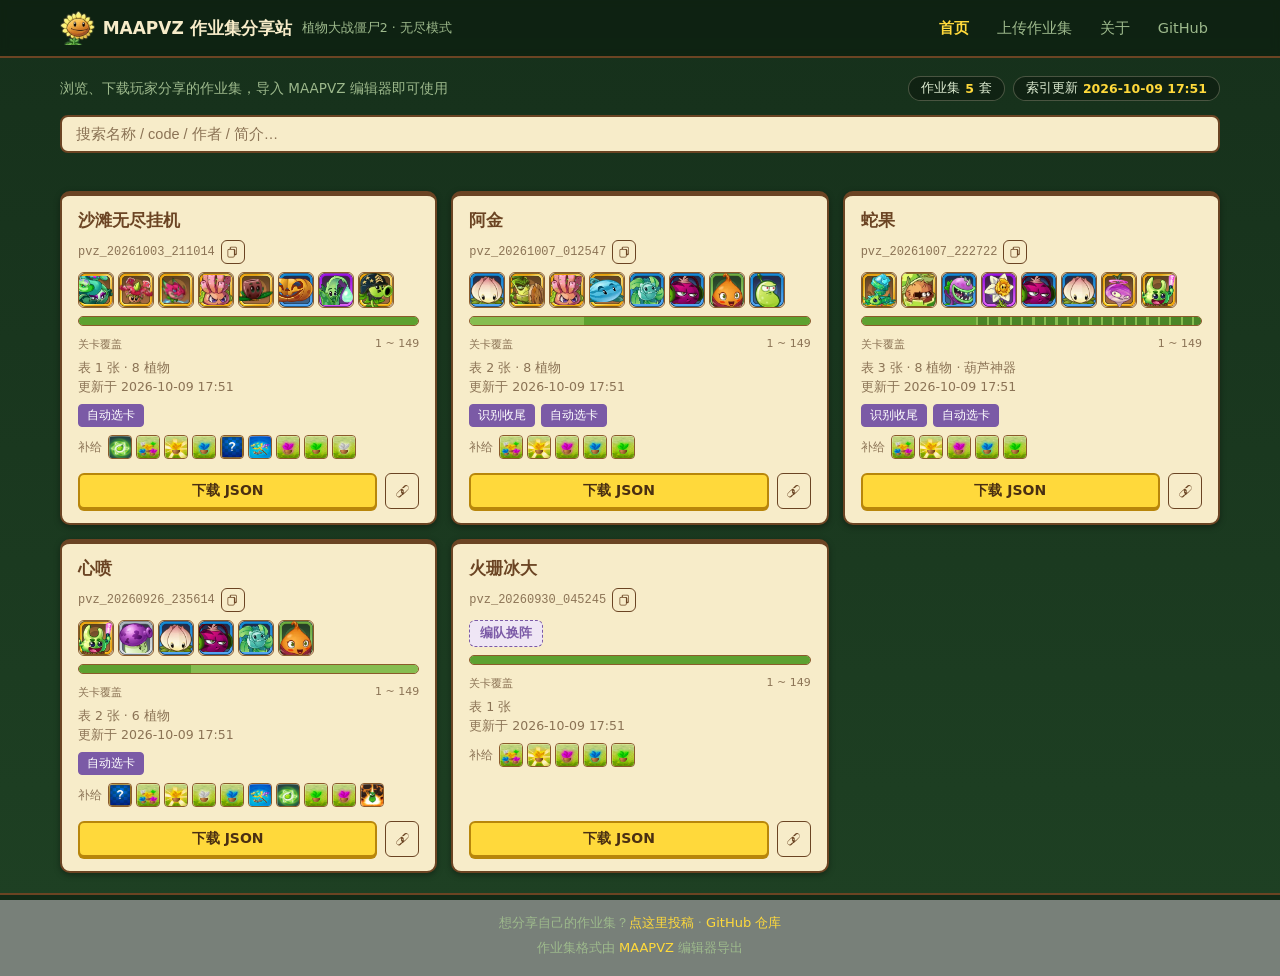
==== index.html @ 03f92ec1 "feat:更新图片资源" ====
<!DOCTYPE html>
<html lang="zh-CN">
<head>
<meta charset="UTF-8">
<meta name="viewport" content="width=device-width, initial-scale=1.0">
<title>MAAPVZ 作业集分享站</title>
<link rel="icon" href="img/plants/sunflower.webp">
<link rel="stylesheet" href="style.css">
</head>
<body>

<header class="topbar">
  <div class="topbar-inner">
    <a class="brand" href="index.html">
      <img src="img/plants/sunflower.webp" alt="向日葵"
           onerror="this.hidden=true;document.getElementById('title-emoji').hidden=false">
      <span id="title-emoji" hidden>🌻</span>
      MAAPVZ 作业集分享站
      <small>植物大战僵尸2 · 无尽模式</small>
    </a>
    <nav>
      <a class="nav-link active" href="index.html">首页</a>
      <a class="nav-link" href="submit.html">上传作业集</a>
      <a class="nav-link" href="about.html">关于</a>
      <a class="nav-link external" href="https://github.com/daoyanxiaoz/maapvz-remote-assignment-set-integration" target="_blank" rel="noopener">GitHub</a>
    </nav>
  </div>
</header>

<div class="subbar">
  <div class="subbar-inner">
    <span class="desc">浏览、下载玩家分享的作业集，导入 MAAPVZ 编辑器即可使用</span>
    <div class="stats">
      <span class="badge">作业集 <b id="stat-count">-</b> 套</span>
      <span class="badge">索引更新 <b id="stat-updated">-</b></span>
    </div>
    <div class="search-box">
      <input id="search" type="search" placeholder="搜索名称 / code / 作者 / 简介…" autocomplete="off">
    </div>
  </div>
</div>

<main>
  <div id="state-loading" class="state">加载中…</div>
  <div id="state-error" class="state error" hidden>
    作业集清单加载失败 😢<br><br>
    <small id="error-detail"></small>
  </div>
  <div id="state-empty" class="state" hidden>没有匹配的作业集，换个关键词试试？</div>
  <div id="grid" class="grid"></div>
</main>

<footer>
  <div>
    想分享自己的作业集？<a href="submit.html">点这里投稿</a>
    ·
    <a href="https://github.com/daoyanxiaoz/maapvz-remote-assignment-set-integration" target="_blank" rel="noopener">GitHub 仓库</a>
  </div>
  <div>作业集格式由 <a href="https://github.com/daoyanxiaoz/MAAPVZ" target="_blank" rel="noopener">MAAPVZ</a> 编辑器导出</div>
</footer>

<div id="toast"></div>

<script>
(function () {
  "use strict";
  var grid = document.getElementById("grid");
  var elLoading = document.getElementById("state-loading");
  var elError = document.getElementById("state-error");
  var elEmpty = document.getElementById("state-empty");
  var elSearch = document.getElementById("search");
  var elToast = document.getElementById("toast");
  var jobs = [];
  var PLANT_EN = {};    // 植物中文名 → 英文文件名
  var PLANT_RARE = {};  // 植物中文名 → 稀有度 0~4（card_bg 底图）
  var toastTimer = null;

  // 世界 → 卡片顶部色带（worlds 空 → 不画）
  var WORLD_BAND = [
    ["埃及", "#d4a017"], ["海盗", "#2e86c1"], ["西部", "#b9770e"], ["未来", "#7b5aa6"],
    ["功夫", "#c0392b"], ["黑暗", "#5d4a8a"], ["沙滩", "#e67e22"], ["冰河", "#5dade2"],
    ["天空", "#7c95e8"], ["失落", "#b7950b"], ["摇滚", "#af4c8f"], ["恐龙", "#1e8449"],
    ["摩登", "#707b7c"], ["蒸汽", "#9c640c"], ["复兴", "#8e44ad"], ["平安", "#cd6155"],
    ["童话", "#ec87b8"], ["亚特兰蒂斯", "#148f77"], ["月球", "#2e4053"]
  ];

  function worldBand(worlds) {
    if (Array.isArray(worlds)) {
      for (var i = 0; i < worlds.length; i++) {
        var w = String(worlds[i]);
        for (var j = 0; j < WORLD_BAND.length; j++) {
          if (w.indexOf(WORLD_BAND[j][0]) !== -1) return WORLD_BAND[j][1];
        }
      }
    }
    return null; // 空/未知 → 不画色带（卡片退回木棕顶边）
  }

  // 覆盖条配色：草坪绿系深浅轮换（按表序）
  var COV_SHADES = ["#5da130", "#86bd50", "#4a8527", "#a5d176", "#3c7023", "#6fb03e"];

  // 内联 SVG 图标（静态字符串，非用户数据）
  var SVG_COPY = '<svg viewBox="0 0 16 16"><path d="M4 2a2 2 0 0 1 2-2h6a2 2 0 0 1 2 2v8a2 2 0 0 1-2 2h-1v1a2 2 0 0 1-2 2H3a2 2 0 0 1-2-2V5a2 2 0 0 1 2-2h1V2zm2 0v1h4a2 2 0 0 1 2 2v5a1 1 0 0 0 1-1V2a1 1 0 0 0-1-1H6a1 1 0 0 0-1 1h1zM3 4a1 1 0 0 0-1 1v8a1 1 0 0 0 1 1h6a1 1 0 0 0 1-1V5a1 1 0 0 0-1-1H3z" transform="translate(1,1) scale(0.875)"/></svg>';
  var SVG_LINK = '<svg viewBox="0 0 16 16"><path d="M6.5 9.5a3 3 0 0 0 4.24 0l3-3a3 3 0 1 0-4.24-4.24l-1.5 1.5a4.98 4.98 0 0 0-1.13 1.13 2.99 2.99 0 0 1 2.63-.62l1.5-1.5a2 2 0 1 1 2.83 2.83l-3 3a2 2 0 0 1-2.83-2.83l1-1a4.98 4.98 0 0 0-1.5 1.1l-1-1z"/><path d="M9.5 6.5a3 3 0 0 0-4.24 0l-3 3a3 3 0 1 0 4.24 4.24l1.5-1.5c.4-.4.8-.75 1.13-1.13a2.99 2.99 0 0 1-2.63.62l-1.5 1.5a2 2 0 1 1-2.83-2.83l3-3a2 2 0 0 1 2.83 2.83l-1 1c.5.4 1 .8 1.5 1.1l1-1z" transform="translate(0.2,0.2) scale(0.95)"/></svg>';

  function showToast(text) {
    elToast.textContent = text;
    elToast.classList.add("show");
    clearTimeout(toastTimer);
    toastTimer = setTimeout(function () { elToast.classList.remove("show"); }, 1800);
  }

  function copyText(text, okMsg) {
    function fallback() {
      var ta = document.createElement("textarea");
      ta.value = text;
      ta.style.position = "fixed";
      ta.style.opacity = "0";
      document.body.appendChild(ta);
      ta.select();
      try { document.execCommand("copy"); showToast(okMsg); }
      catch (e) { showToast("复制失败，请手动复制"); }
      document.body.removeChild(ta);
    }
    if (navigator.clipboard && window.isSecureContext) {
      navigator.clipboard.writeText(text).then(
        function () { showToast(okMsg); },
        function () { fallback(); }
      );
    } else {
      fallback();
    }
  }

  function formatTime(iso) {
    if (!iso) return "未知";
    var d = new Date(iso);
    if (isNaN(d.getTime())) return iso;
    function p(n) { return (n < 10 ? "0" : "") + n; }
    return d.getFullYear() + "-" + p(d.getMonth() + 1) + "-" + p(d.getDate()) +
           " " + p(d.getHours()) + ":" + p(d.getMinutes());
  }

  function el(tag, cls, text) {
    var e = document.createElement(tag);
    if (cls) e.className = cls;
    if (text != null) e.textContent = text; // ★ 用户数据一律走 textContent，防注入
    return e;
  }

  function iconBtn(svg, title, onClick) {
    var b = document.createElement("button");
    b.type = "button";
    b.className = "icon-btn";
    b.title = title;
    b.innerHTML = svg; // 静态 SVG，非用户输入
    b.addEventListener("click", onClick);
    return b;
  }

  function jobUrl(code) {
    return "jobs/" + encodeURIComponent(code) + ".json";
  }

  // 关卡覆盖条：图层规则 = 数组里先出现的表优先；levels 是权威覆盖，
  // 空则退化为 [from, to) 连续区间；to=null → 到 MAX
  function buildCoverageBar(coverage, maxLevel) {
    var frag = document.createDocumentFragment();
    var bar = el("div", "cov-bar");
    frag.appendChild(bar);
    if (!Array.isArray(coverage) || !coverage.length) return frag;
    var max = maxLevel || 149;
    var owner = new Array(max + 1).fill(-1);
    coverage.forEach(function (c, ti) {
      if (Array.isArray(c.levels) && c.levels.length) {
        c.levels.forEach(function (lv) {
          lv = Math.round(Number(lv));
          if (lv >= 1 && lv <= max && owner[lv] === -1) owner[lv] = ti;
        });
      } else if (typeof c.from === "number") {
        var t = (typeof c.to === "number") ? Math.min(c.to - 1, max) : max;
        for (var u = Math.max(1, Math.round(c.from)); u <= t; u++) {
          if (owner[u] === -1) owner[u] = ti;
        }
      }
    });
    var u = 1;
    while (u <= max) {
      var o = owner[u], v = u;
      while (v <= max && owner[v] === o) v++;
      if (o !== -1) {
        var seg = document.createElement("div");
        seg.className = "cov-seg";
        seg.style.left = ((u - 1) / max * 100) + "%";
        seg.style.width = ((v - u) / max * 100) + "%";
        seg.style.background = COV_SHADES[o % COV_SHADES.length];
        var c = coverage[o];
        seg.title = "表" + (o + 1) + "：" + c.from + "~" +
                    (typeof c.to === "number" ? (c.to - 1) : "MAX") + " 关";
        bar.appendChild(seg);
      }
      u = v;
    }
    var label = el("div", "cov-label");
    label.appendChild(el("span", null, "关卡覆盖"));
    label.appendChild(el("span", null, "1 ~ " + max));
    frag.appendChild(label);
    return frag;
  }

  // 植物图标（稀有度底图垫底）；无图 → 文字块
  function plantSlot(name) {
    var slot = el("span", "plant-slot");
    var rare = PLANT_RARE[name];
    if (rare != null) {
      slot.style.backgroundImage = "url(img/card_bg/rare_" + rare + ".webp)";
    }
    var en = PLANT_EN[name];
    if (en) {
      var img = document.createElement("img");
      img.src = "img/plants/" + en + ".webp";
      img.alt = String(name);
      img.title = String(name);
      img.loading = "lazy";
      img.onerror = function () {
        this.remove();
        slot.appendChild(el("span", "plant-fallback", String(name).slice(0, 4)));
      };
      slot.appendChild(img);
    } else {
      slot.appendChild(el("span", "plant-fallback", String(name).slice(0, 4)));
    }
    return slot;
  }

  function buildCard(job) {
    var card = el("div", "card");
    var band = worldBand(job.worlds);
    if (band) card.style.setProperty("--band", band);

    // 名称 = 详情页链接
    var nameDiv = el("div", "name");
    var nameLink = el("a", null, job.name || job.code);
    nameLink.href = "job.html?code=" + encodeURIComponent(job.code);
    nameDiv.appendChild(nameLink);
    card.appendChild(nameDiv);

    // code：名字下方小字 + 复制图标
    var codeRow = el("div", "code-row");
    codeRow.appendChild(el("span", "code-text", job.code));
    codeRow.appendChild(iconBtn(SVG_COPY, "复制 code", function () {
      copyText(job.code, "已复制 code");
    }));
    card.appendChild(codeRow);

    // 世界标签（worlds 空 → 整条不渲染）
    if (Array.isArray(job.worlds) && job.worlds.length) {
      var tags = el("div", "tags");
      job.worlds.forEach(function (w) { tags.appendChild(el("span", "tag", String(w))); });
      card.appendChild(tags);
    }

    // 阵容植物图标条；空阵容 = 编队换阵型作业集
    if (Array.isArray(job.plants) && job.plants.length) {
      var strip = el("div", "plant-strip");
      job.plants.forEach(function (p) { strip.appendChild(plantSlot(p)); });
      card.appendChild(strip);
    } else {
      card.appendChild(el("span", "deck-note", "编队换阵"));
    }

    // 关卡覆盖条
    card.appendChild(buildCoverageBar(job.coverage, job.max_level));

    // 摘要行 + 徽标
    var meta = el("div", "meta");
    var line1 = "表 " + (job.tables != null ? job.tables : "?") + " 张";
    if (job.plants_max) line1 += " · " + job.plants_max + " 植物";
    if (job.artifact) line1 += " · " + job.artifact;
    meta.appendChild(el("span", null, line1));
    var line2parts = [];
    if (job.author) line2parts.push(job.author);
    line2parts.push("更新于 " + formatTime(job.updated));
    meta.appendChild(el("span", null, line2parts.join(" · ")));
    if (job.desc) meta.appendChild(el("span", "desc", job.desc));
    card.appendChild(meta);

    // 特性徽标：收尾方式 / 自动选卡
    var chips = [];
    if (job.end_desc) chips.push(job.end_desc);
    if (job.outer_pick === "auto") chips.push("自动选卡");
    if (chips.length) {
      var chipRow = el("div", "tags");
      chips.forEach(function (c) { chipRow.appendChild(el("span", "tag purple", c)); });
      card.appendChild(chipRow);
    }

    // 补给优先序（图标按顺序排）
    if (Array.isArray(job.supply) && job.supply.length) {
      var row = el("div", "supply-row");
      row.appendChild(el("span", "supply-label", "补给"));
      job.supply.forEach(function (s) {
        var img = document.createElement("img");
        img.src = "img/supply/" + encodeURIComponent(s.id) + ".png";
        img.alt = String(s.name);
        img.title = String(s.name);
        img.loading = "lazy";
        img.onerror = function () { this.remove(); };
        row.appendChild(img);
      });
      card.appendChild(row);
    }

    // 下载（阳光黄）+ 复制链接（图标按钮，放右侧）
    var actions = el("div", "actions");
    var dl = el("a", "btn primary", "下载 JSON");
    dl.href = jobUrl(job.code);
    dl.setAttribute("download", job.code + ".json");
    actions.appendChild(dl);
    actions.appendChild(iconBtn(SVG_LINK, "复制下载链接", function () {
      copyText(new URL(jobUrl(job.code), location.href).href, "链接已复制");
    }));
    card.appendChild(actions);

    return card;
  }

  function render() {
    var q = elSearch.value.trim().toLowerCase();
    var list = jobs.filter(function (j) {
      if (!q) return true;
      var hay = [j.name, j.code, j.author, j.desc].filter(Boolean).join("\n").toLowerCase();
      return hay.indexOf(q) !== -1;
    });
    grid.innerHTML = "";
    list.forEach(function (j) { grid.appendChild(buildCard(j)); });
    elEmpty.hidden = list.length !== 0;
  }

  elSearch.addEventListener("input", render);

  Promise.all([
    fetch("index.json", { cache: "no-store" }),
    fetch("data/plants.json", { cache: "no-store" })
  ])
    .then(function (rs) {
      if (!rs[0].ok) throw new Error("HTTP " + rs[0].status);
      return Promise.all([rs[0].json(), rs[1].ok ? rs[1].json() : []]);
    })
    .then(function (pair) {
      var data = pair[0], plants = pair[1];
      if (Array.isArray(plants)) {
        plants.forEach(function (p) {
          if (p && p.name) {
            if (p.en) PLANT_EN[p.name] = p.en;
            if (p.rare != null) PLANT_RARE[p.name] = p.rare;
          }
        });
      }
      jobs = Array.isArray(data.jobs) ? data.jobs : [];
      document.getElementById("stat-count").textContent =
        data.count != null ? data.count : jobs.length;
      document.getElementById("stat-updated").textContent = formatTime(data.updated);
      elLoading.hidden = true;
      render();
    })
    .catch(function (err) {
      elLoading.hidden = true;
      elError.hidden = false;
      document.getElementById("error-detail").textContent =
        "index.json 读取失败：" + err.message +
        "（本地预览请用 python -m http.server 启动后再访问，file:// 直开无法读取清单）";
    });
})();
</script>
</body>
</html>
---- style.css ----
/* MAAPVZ 作业集分享站 · 全站共享样式
   风格：PVZ 游戏风（种子包卡片 + 夜空草坪背景），规范见交接包 v2 第五节 */

:root {
  /* 色板（PVZ 规范） */
  --lawn: #5da130;        /* 草坪绿：点缀/标签 */
  --lawn-deep: #4a8527;
  --wood: #6b4423;        /* 木棕：标题文字/描边 */
  --wood-light: #8b5a2b;
  --parchment: #f7ecc9;   /* 羊皮纸：卡片底 */
  --parchment-in: #fff8e0;/* 卡片内衬 */
  --sun: #ffd93b;         /* 阳光黄：主按钮 */
  --sun-hover: #ffcf00;
  --zombie: #7b5aa6;      /* 僵尸紫：次要点缀 */
  --danger: #c0392b;
  --ink: #4a3320;         /* 羊皮纸上的正文深棕 */
  --ink-muted: #8b7355;
  --night-1: #16301b;     /* 夜空草坪渐变 */
  --night-2: #1e4023;
  --on-dark: #dcebd0;     /* 深底上的文字 */
  --on-dark-muted: #9db98c;
  --shadow: 0 2px 6px rgba(0, 0, 0, .35);
  --shadow-hover: 0 8px 18px rgba(0, 0, 0, .45);
}

* { box-sizing: border-box; }
html, body { margin: 0; padding: 0; }
body {
  font-family: "Microsoft YaHei", "PingFang SC", "Noto Sans SC", system-ui, sans-serif;
  background: linear-gradient(180deg, var(--night-1), var(--night-2)) fixed;
  color: var(--on-dark);
  min-height: 100vh;
  display: flex;
  flex-direction: column;
}
a { color: var(--sun); text-decoration: none; }
a:hover { text-decoration: underline; }

/* —— 顶栏 + 导航 —— */
.topbar {
  background: rgba(10, 24, 12, .55);
  border-bottom: 2px solid var(--wood);
  backdrop-filter: blur(4px);
  position: sticky; top: 0; z-index: 10;
}
.topbar-inner {
  max-width: 1200px; margin: 0 auto; padding: 0 20px;
  height: 56px; display: flex; align-items: center; gap: 16px;
}
.brand { display: flex; align-items: center; gap: 8px; font-size: 17px; font-weight: 700; color: var(--parchment); }
.brand:hover { text-decoration: none; }
.brand img { height: 34px; width: auto; }
.brand small { font-weight: 400; color: var(--on-dark-muted); font-size: 12.5px; margin-left: 2px; }
.topbar nav { margin-left: auto; display: flex; align-items: center; gap: 4px; }
.nav-link { font-size: 14.5px; color: var(--on-dark-muted); padding: 6px 12px; border-radius: 6px; }
.nav-link:hover { color: var(--sun); text-decoration: none; }
.nav-link.active { color: var(--sun); font-weight: 600; }
.nav-link.external { color: var(--on-dark-muted); }

/* —— 按钮 —— */
.btn {
  display: inline-flex; align-items: center; justify-content: center;
  font-size: 14px; padding: 7px 16px;
  border-radius: 6px; border: 2px solid var(--wood);
  background: transparent; color: var(--wood); cursor: pointer; text-decoration: none;
  transition: background .15s, border-color .15s;
}
.btn:hover { text-decoration: none; border-color: var(--wood-light); color: var(--wood-light); }
.btn.primary {
  background: var(--sun); border-color: #b8860b; color: #4a2f12; font-weight: 700;
  box-shadow: 0 2px 0 #b8860b;
}
.btn.primary:hover { background: var(--sun-hover); color: #4a2f12; }
.btn[disabled] { opacity: .5; cursor: not-allowed; }

.icon-btn {
  display: inline-flex; align-items: center; justify-content: center;
  width: 24px; height: 24px; padding: 0; flex: none;
  background: transparent; border: 1.5px solid var(--wood); border-radius: 6px;
  color: var(--wood); cursor: pointer; transition: color .15s, border-color .15s;
}
.icon-btn:hover { color: var(--lawn-deep); border-color: var(--lawn-deep); }
.icon-btn svg { width: 13px; height: 13px; fill: currentColor; }

/* —— 主区域 —— */
main { flex: 1; max-width: 1200px; width: 100%; margin: 0 auto; padding: 20px; }
.page-narrow { max-width: 760px; }

/* —— 副栏（首页：说明 + 徽章 + 搜索） —— */
.subbar-inner {
  max-width: 1200px; margin: 0 auto; padding: 18px 20px 4px;
  display: flex; align-items: center; gap: 14px; flex-wrap: wrap;
}
.subbar .desc { color: var(--on-dark-muted); font-size: 13.5px; margin-right: auto; }
.stats { display: flex; gap: 8px; flex-wrap: wrap; }
.badge {
  display: inline-flex; align-items: center; gap: 5px;
  font-size: 12.5px; color: var(--on-dark);
  background: rgba(0, 0, 0, .3); border: 1px solid rgba(247, 236, 201, .25);
  border-radius: 999px; padding: 3px 12px;
}
.badge b { color: var(--sun); }
.search-box { flex: 1 1 100%; padding-bottom: 14px; }
.search-box input {
  width: 100%; padding: 9px 14px; font-size: 14.5px;
  background: var(--parchment); color: var(--ink);
  border: 2px solid var(--wood); border-radius: 8px; outline: none;
  transition: border-color .15s, box-shadow .15s;
}
.search-box input:focus { border-color: var(--lawn); box-shadow: 0 0 0 3px rgba(93, 161, 48, .35); }
.search-box input::placeholder { color: var(--ink-muted); }

/* —— 作业集卡片 = 种子包 —— */
.grid {
  display: grid;
  grid-template-columns: repeat(auto-fill, minmax(300px, 1fr));
  gap: 14px;
}
.card {
  background: var(--parchment); color: var(--ink);
  border: 2px solid var(--wood);
  border-top: 5px solid var(--band, var(--wood)); /* 世界色带：worlds 空时退回木棕 */
  border-radius: 10px; padding: 14px 16px; display: flex; flex-direction: column; gap: 8px;
  box-shadow: var(--shadow);
  transition: box-shadow .15s, transform .15s;
}
.card:hover { box-shadow: var(--shadow-hover); transform: translateY(-2px); }
.card .name { font-size: 16.5px; font-weight: 700; color: var(--wood); word-break: break-all; }
.card .name a { color: inherit; }
.card .name a:hover { color: var(--wood-light); }
.card .code-row {
  display: flex; align-items: center; gap: 6px;
  font-family: Consolas, "Courier New", monospace; font-size: 12px; color: var(--ink-muted);
}
.card .code-row .code-text { word-break: break-all; }
.tags { display: flex; flex-wrap: wrap; gap: 6px; }
.tag {
  font-size: 12px; color: var(--lawn-deep); background: #e2efd2;
  border: 1px solid #c2d9a8; border-radius: 4px; padding: 2px 8px;
}
.tag.purple { color: #fff; background: var(--zombie); border-color: var(--zombie); }
.meta { font-size: 12.5px; color: var(--ink-muted); display: flex; flex-direction: column; gap: 2px; }
.meta .desc { color: var(--ink); font-size: 13px; }
.actions { display: flex; gap: 8px; margin-top: auto; padding-top: 6px; }
.actions .btn { flex: 1; }
.actions .icon-btn { width: 34px; height: auto; align-self: stretch; }
.actions .icon-btn svg { width: 15px; height: 15px; }

/* —— 关卡覆盖条（全站最重要的可视化） —— */
.cov-bar {
  position: relative; height: 10px; border-radius: 5px;
  background: #d8c9a3; border: 1px solid var(--wood-light);
  overflow: hidden;
}
.cov-seg { position: absolute; top: 0; bottom: 0; }
.cov-label { font-size: 11px; color: var(--ink-muted); margin-top: 3px; display: flex; justify-content: space-between; }

/* —— 植物图标（稀有度底图垫底） —— */
.plant-strip { display: flex; flex-wrap: wrap; gap: 4px; }
.plant-slot {
  width: 36px; height: 36px; border-radius: 6px; overflow: hidden;
  background: var(--parchment-in) center/cover no-repeat;
  border: 1px solid var(--wood-light);
  display: inline-flex; align-items: center; justify-content: center;
}
.plant-slot img { width: 100%; height: 100%; object-fit: contain; }
.plant-slot .plant-fallback {
  font-size: 10px; color: var(--ink-muted); padding: 2px; text-align: center; line-height: 1.2;
}
.deck-note {
  font-size: 12.5px; color: var(--zombie); font-weight: 600;
  background: #efe6f5; border: 1px dashed var(--zombie); border-radius: 6px; padding: 4px 10px;
  align-self: flex-start;
}

/* —— 补给优先序图标行 —— */
.supply-row { display: flex; flex-wrap: wrap; gap: 4px; align-items: center; }
.supply-row img {
  width: 24px; height: 24px; object-fit: contain;
  background: var(--parchment-in); border: 1px solid var(--wood-light); border-radius: 4px;
}
.supply-row .supply-label { font-size: 11.5px; color: var(--ink-muted); margin-right: 2px; }

/* —— 状态提示 —— */
.state { text-align: center; color: var(--on-dark-muted); padding: 60px 20px; font-size: 15px; }
.state.error { color: #ff9a8a; }

/* —— 表单（上传页） —— */
.form-card {
  background: var(--parchment); color: var(--ink);
  border: 2px solid var(--wood); border-radius: 10px;
  padding: 20px; box-shadow: var(--shadow); margin-bottom: 16px;
}
.form-card h2 { margin: 0 0 4px; font-size: 18px; color: var(--wood); }
.form-card .hint { color: var(--ink-muted); font-size: 13px; margin: 0 0 16px; }
.field { margin-bottom: 14px; }
.field label { display: block; font-size: 13.5px; font-weight: 600; margin-bottom: 5px; color: var(--wood); }
.field label .opt { font-weight: 400; color: var(--ink-muted); font-size: 12.5px; }
.field input[type="text"], .field textarea {
  width: 100%; padding: 9px 12px; font-size: 14px;
  background: var(--parchment-in); color: var(--ink);
  border: 2px solid var(--wood); border-radius: 8px; outline: none;
  font-family: inherit;
  transition: border-color .15s, box-shadow .15s;
}
.field textarea.code-input {
  font-family: Consolas, "Courier New", monospace; font-size: 12.5px;
  min-height: 200px; resize: vertical; white-space: pre;
}
.field input:focus, .field textarea:focus {
  border-color: var(--lawn); box-shadow: 0 0 0 3px rgba(93, 161, 48, .3);
}
.check-result { border-radius: 8px; padding: 12px 14px; font-size: 13.5px; margin-top: 14px; }
.check-result.ok { background: #e8f3d8; border: 2px solid var(--lawn); }
.check-result.fail { background: #fbe3df; border: 2px solid var(--danger); color: var(--danger); }
.check-result ul { margin: 6px 0 0; padding-left: 20px; }
.check-result .summary { margin: 6px 0 0; line-height: 1.8; }
.check-result .summary code {
  font-family: Consolas, "Courier New", monospace; font-size: 12px;
  background: var(--parchment-in); border: 1px solid var(--wood-light); border-radius: 4px; padding: 1px 6px;
}
.step-actions { display: flex; gap: 10px; flex-wrap: wrap; margin-top: 14px; }
.step-note { font-size: 12.5px; color: var(--ink-muted); margin-top: 10px; line-height: 1.7; }

/* —— 详情页 —— */
.job-hero {
  position: relative; overflow: hidden;
  background: var(--parchment); color: var(--ink);
  border: 2px solid var(--wood); border-radius: 10px;
  box-shadow: var(--shadow); padding: 20px; margin-bottom: 16px;
}
.job-hero .world-art {
  position: absolute; right: 8px; bottom: 0; height: 180px; opacity: .92;
  pointer-events: none;
}
.job-hero .hero-body { position: relative; max-width: calc(100% - 150px); }
.job-hero h1 { font-size: 22px; margin: 0 0 8px; color: var(--wood); }
.job-hero .hero-meta { font-size: 13px; color: var(--ink-muted); line-height: 1.9; }
.job-hero .hero-desc { font-size: 14px; margin: 8px 0; }
.job-hero .actions { margin-top: 12px; max-width: 340px; }
.job-hero .actions .btn { flex: 1; }

.table-card {
  background: var(--parchment); color: var(--ink);
  border: 2px solid var(--wood); border-radius: 10px;
  box-shadow: var(--shadow); padding: 16px 18px; margin-bottom: 14px;
}
.table-card h3 { margin: 0 0 4px; font-size: 16px; color: var(--wood); }
.table-card .table-sub { font-size: 12.5px; color: var(--ink-muted); margin-bottom: 12px; }
.table-card .sec-title { font-size: 13px; font-weight: 600; color: var(--lawn-deep); margin: 12px 0 8px; }
.table-card .cov-bar { margin: 4px 0 2px; }

.plant-grid { display: grid; grid-template-columns: repeat(auto-fill, minmax(86px, 1fr)); gap: 10px; }
.plant-cell {
  background: var(--parchment-in); border: 1px solid var(--wood-light); border-radius: 8px;
  padding: 8px 4px 6px; text-align: center; position: relative;
}
.plant-cell .plant-fig {
  width: 52px; height: 52px; margin: 0 auto; border-radius: 6px;
  background: var(--parchment-in) center/cover no-repeat;
  display: flex; align-items: center; justify-content: center;
}
.plant-cell .plant-fig img { width: 100%; height: 100%; object-fit: contain; }
.plant-cell .plant-fallback-lg {
  width: 100%; height: 100%; display: flex; align-items: center; justify-content: center;
  font-size: 11px; color: var(--ink-muted); padding: 4px;
}
.plant-cell .plant-name { font-size: 12px; margin-top: 4px; word-break: break-all; line-height: 1.3; }
.plant-cell .rank-badge {
  position: absolute; right: 3px; bottom: 24px; width: 18px; height: 18px;
}
.plant-cell .costume-badge {
  position: absolute; top: 3px; right: 3px;
  font-size: 10px; line-height: 1; color: #fff; background: var(--zombie);
  border-radius: 4px; padding: 2px 4px;
}

.artifact-row { display: flex; align-items: center; gap: 10px; flex-wrap: wrap; }
.artifact-row img { width: 44px; height: 44px; object-fit: contain; }
.artifact-row .art-name { font-size: 14px; font-weight: 600; color: var(--wood); }
.inherit-note { font-size: 12.5px; color: var(--ink-muted); }
.chain-summary { font-size: 12.5px; color: var(--ink-muted); line-height: 1.8; }
.chain-summary b { color: var(--ink); }

/* —— 页脚 / toast —— */
footer {
  text-align: center; padding: 16px 20px; font-size: 13px; color: var(--on-dark-muted);
  border-top: 2px solid var(--wood); background: rgba(10, 24, 12, .55); line-height: 1.9;
}
#toast {
  position: fixed; left: 50%; bottom: 32px; transform: translateX(-50%) translateY(20px);
  background: var(--sun); color: #4a2f12; font-size: 14px; font-weight: 600;
  padding: 10px 20px; border-radius: 8px; opacity: 0; pointer-events: none;
  box-shadow: var(--shadow-hover);
  transition: opacity .2s, transform .2s;
  z-index: 99;
}
#toast.show { opacity: 1; transform: translateX(-50%) translateY(0); }

@media (max-width: 640px) {
  .brand small { display: none; }
  .topbar-inner { height: 52px; gap: 8px; }
  .nav-link { padding: 6px 8px; font-size: 13.5px; }
  .grid { grid-template-columns: 1fr; }
  .job-hero .world-art { height: 120px; opacity: .5; }
  .job-hero .hero-body { max-width: 100%; }
}
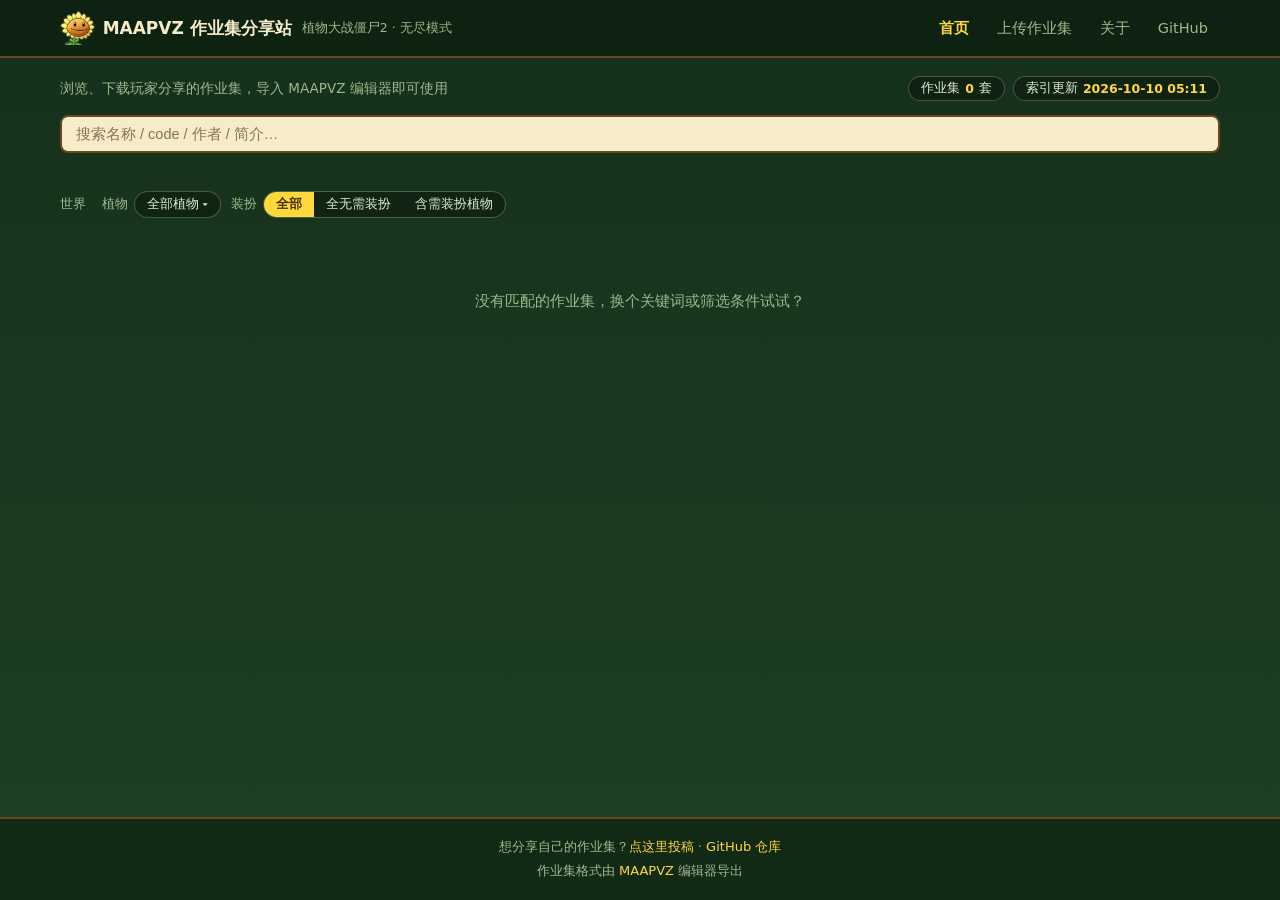
==== commit 8570b505: "perf:投稿优化" ====
--- a/index.html
+++ b/index.html
@@ -41,12 +41,37 @@
 </div>
 
 <main>
+  <div class="filter-bar" id="filter-bar" hidden>
+    <div class="filter-group" id="f-worlds" hidden>
+      <span class="filter-label">世界</span>
+      <span id="world-chips"></span>
+    </div>
+    <div class="filter-group">
+      <span class="filter-label">植物</span>
+      <div class="picker" id="plant-picker">
+        <button class="picker-toggle" id="plant-toggle" type="button">全部植物 ▾</button>
+        <div class="picker-panel" id="plant-panel" hidden>
+          <input id="plant-search" type="search" placeholder="搜索植物名…" autocomplete="off">
+          <div class="picker-list" id="plant-list"></div>
+        </div>
+      </div>
+    </div>
+    <div class="filter-group">
+      <span class="filter-label">装扮</span>
+      <div class="tri" id="costume-tri">
+        <button type="button" data-v="all" class="on">全部</button>
+        <button type="button" data-v="none">全无需装扮</button>
+        <button type="button" data-v="required">含需装扮植物</button>
+      </div>
+    </div>
+  </div>
+
   <div id="state-loading" class="state">加载中…</div>
   <div id="state-error" class="state error" hidden>
     作业集清单加载失败 😢<br><br>
     <small id="error-detail"></small>
   </div>
-  <div id="state-empty" class="state" hidden>没有匹配的作业集，换个关键词试试？</div>
+  <div id="state-empty" class="state" hidden>没有匹配的作业集，换个关键词或筛选条件试试？</div>
   <div id="grid" class="grid"></div>
 </main>
 
@@ -75,6 +100,11 @@
   var PLANT_RARE = {};  // 植物中文名 → 稀有度 0~4（card_bg 底图）
   var toastTimer = null;
 
+  // 筛选状态
+  var fWorlds = {};     // 选中的世界
+  var fPlants = {};     // 选中的植物
+  var fCostume = "all"; // all | none | required
+
   // 世界 → 卡片顶部色带（worlds 空 → 不画）
   var WORLD_BAND = [
     ["埃及", "#d4a017"], ["海盗", "#2e86c1"], ["西部", "#b9770e"], ["未来", "#7b5aa6"],
@@ -93,7 +123,7 @@
         }
       }
     }
-    return null; // 空/未知 → 不画色带（卡片退回木棕顶边）
+    return null;
   }
 
   // 覆盖条配色：草坪绿系深浅轮换（按表序）
@@ -233,6 +263,7 @@
     return slot;
   }
 
+  // —— 卡片三要素：基础信息 + 覆盖预览条 + 阵容植物图标排 ——
   function buildCard(job) {
     var card = el("div", "card");
     var band = worldBand(job.worlds);
@@ -260,7 +291,10 @@
       card.appendChild(tags);
     }
 
-    // 阵容植物图标条；空阵容 = 编队换阵型作业集
+    // 关卡覆盖预览条
+    card.appendChild(buildCoverageBar(job.coverage, job.max_level));
+
+    // 阵容植物图标排（全量去重；空 = 编队换阵型）
     if (Array.isArray(job.plants) && job.plants.length) {
       var strip = el("div", "plant-strip");
       job.plants.forEach(function (p) { strip.appendChild(plantSlot(p)); });
@@ -269,47 +303,14 @@
       card.appendChild(el("span", "deck-note", "编队换阵"));
     }
 
-    // 关卡覆盖条
-    card.appendChild(buildCoverageBar(job.coverage, job.max_level));
-
-    // 摘要行 + 徽标
+    // 基础信息：作者 · 更新时间
     var meta = el("div", "meta");
-    var line1 = "表 " + (job.tables != null ? job.tables : "?") + " 张";
-    if (job.plants_max) line1 += " · " + job.plants_max + " 植物";
-    if (job.artifact) line1 += " · " + job.artifact;
-    meta.appendChild(el("span", null, line1));
-    var line2parts = [];
-    if (job.author) line2parts.push(job.author);
-    line2parts.push("更新于 " + formatTime(job.updated));
-    meta.appendChild(el("span", null, line2parts.join(" · ")));
+    var parts = [];
+    if (job.author) parts.push(job.author);
+    parts.push("更新于 " + formatTime(job.updated));
+    meta.appendChild(el("span", null, parts.join(" · ")));
     if (job.desc) meta.appendChild(el("span", "desc", job.desc));
     card.appendChild(meta);
-
-    // 特性徽标：收尾方式 / 自动选卡
-    var chips = [];
-    if (job.end_desc) chips.push(job.end_desc);
-    if (job.outer_pick === "auto") chips.push("自动选卡");
-    if (chips.length) {
-      var chipRow = el("div", "tags");
-      chips.forEach(function (c) { chipRow.appendChild(el("span", "tag purple", c)); });
-      card.appendChild(chipRow);
-    }
-
-    // 补给优先序（图标按顺序排）
-    if (Array.isArray(job.supply) && job.supply.length) {
-      var row = el("div", "supply-row");
-      row.appendChild(el("span", "supply-label", "补给"));
-      job.supply.forEach(function (s) {
-        var img = document.createElement("img");
-        img.src = "img/supply/" + encodeURIComponent(s.id) + ".png";
-        img.alt = String(s.name);
-        img.title = String(s.name);
-        img.loading = "lazy";
-        img.onerror = function () { this.remove(); };
-        row.appendChild(img);
-      });
-      card.appendChild(row);
-    }
 
     // 下载（阳光黄）+ 复制链接（图标按钮，放右侧）
     var actions = el("div", "actions");
@@ -325,9 +326,30 @@
     return card;
   }
 
+  // —— 三维筛选 ——
+  function passFilters(j) {
+    // 世界：选了才过滤；作业集 worlds 空则不命中任何世界筛选
+    var ws = Object.keys(fWorlds);
+    if (ws.length) {
+      var jw = Array.isArray(j.worlds) ? j.worlds : [];
+      if (!ws.some(function (w) { return jw.indexOf(w) !== -1; })) return false;
+    }
+    // 植物：选中的每棵都要在作业集全量植物里
+    var ps = Object.keys(fPlants);
+    if (ps.length) {
+      var jp = Array.isArray(j.plants) ? j.plants : [];
+      if (!ps.every(function (p) { return jp.indexOf(p) !== -1; })) return false;
+    }
+    // 装扮：三态
+    if (fCostume === "none" && j.costume !== "none") return false;
+    if (fCostume === "required" && j.costume !== "required") return false;
+    return true;
+  }
+
   function render() {
     var q = elSearch.value.trim().toLowerCase();
     var list = jobs.filter(function (j) {
+      if (!passFilters(j)) return false;
       if (!q) return true;
       var hay = [j.name, j.code, j.author, j.desc].filter(Boolean).join("\n").toLowerCase();
       return hay.indexOf(q) !== -1;
@@ -335,6 +357,96 @@
     grid.innerHTML = "";
     list.forEach(function (j) { grid.appendChild(buildCard(j)); });
     elEmpty.hidden = list.length !== 0;
+  }
+
+  function setupFilters() {
+    // 世界 chips：全集为空 → 整组隐藏
+    var worldSet = [];
+    jobs.forEach(function (j) {
+      (Array.isArray(j.worlds) ? j.worlds : []).forEach(function (w) {
+        if (worldSet.indexOf(w) === -1) worldSet.push(w);
+      });
+    });
+    if (worldSet.length) {
+      var box = document.getElementById("f-worlds");
+      var chips = document.getElementById("world-chips");
+      worldSet.forEach(function (w) {
+        var c = el("button", "f-chip", w);
+        c.type = "button";
+        c.addEventListener("click", function () {
+          if (fWorlds[w]) { delete fWorlds[w]; c.classList.remove("on"); }
+          else { fWorlds[w] = 1; c.classList.add("on"); }
+          render();
+        });
+        chips.appendChild(c);
+      });
+      box.hidden = false;
+    }
+
+    // 植物多选（可搜索）
+    var plantSet = [];
+    jobs.forEach(function (j) {
+      (Array.isArray(j.plants) ? j.plants : []).forEach(function (p) {
+        if (plantSet.indexOf(p) === -1) plantSet.push(p);
+      });
+    });
+    plantSet.sort();
+    var toggle = document.getElementById("plant-toggle");
+    var panel = document.getElementById("plant-panel");
+    var plist = document.getElementById("plant-list");
+    var psearch = document.getElementById("plant-search");
+
+    function refreshToggle() {
+      var n = Object.keys(fPlants).length;
+      toggle.textContent = n ? ("已选 " + n + " 种植物 ▾") : "全部植物 ▾";
+    }
+    function renderList() {
+      var q = psearch.value.trim();
+      plist.innerHTML = "";
+      plantSet.forEach(function (p) {
+        if (q && p.indexOf(q) === -1) return;
+        var item = el("div", "picker-item" + (fPlants[p] ? " on" : ""));
+        var en = PLANT_EN[p];
+        if (en) {
+          var img = document.createElement("img");
+          img.src = "img/plants/" + en + ".webp";
+          img.alt = "";
+          img.loading = "lazy";
+          img.onerror = function () { this.remove(); };
+          item.appendChild(img);
+        }
+        item.appendChild(el("span", null, p));
+        item.addEventListener("click", function () {
+          if (fPlants[p]) delete fPlants[p]; else fPlants[p] = 1;
+          item.classList.toggle("on");
+          refreshToggle();
+          render();
+        });
+        plist.appendChild(item);
+      });
+    }
+    toggle.addEventListener("click", function () {
+      panel.hidden = !panel.hidden;
+      if (!panel.hidden) { renderList(); psearch.focus(); }
+    });
+    psearch.addEventListener("input", renderList);
+    document.addEventListener("click", function (ev) {
+      var picker = document.getElementById("plant-picker");
+      if (!picker.contains(ev.target)) panel.hidden = true;
+    });
+
+    // 装扮三态
+    var tri = document.getElementById("costume-tri");
+    tri.addEventListener("click", function (ev) {
+      var b = ev.target.closest("button");
+      if (!b) return;
+      fCostume = b.getAttribute("data-v");
+      tri.querySelectorAll("button").forEach(function (x) { x.classList.remove("on"); });
+      b.classList.add("on");
+      render();
+    });
+
+    document.getElementById("filter-bar").hidden = false;
   }
 
   elSearch.addEventListener("input", render);
@@ -362,6 +474,7 @@
         data.count != null ? data.count : jobs.length;
       document.getElementById("stat-updated").textContent = formatTime(data.updated);
       elLoading.hidden = true;
+      if (jobs.length) setupFilters();
       render();
     })
     .catch(function (err) {
--- a/style.css
+++ b/style.css
@@ -271,9 +271,155 @@
 }
 .plant-cell .costume-badge {
   position: absolute; top: 3px; right: 3px;
-  font-size: 10px; line-height: 1; color: #fff; background: var(--zombie);
+  font-size: 10px; line-height: 1; color: #4a2f12; background: var(--sun); font-weight: 700;
   border-radius: 4px; padding: 2px 4px;
 }
+
+/* —— 主页三维筛选栏 —— */
+.filter-bar { display: flex; flex-wrap: wrap; gap: 10px; margin-bottom: 14px; align-items: center; }
+.filter-group { display: flex; align-items: center; gap: 6px; flex-wrap: wrap; }
+.filter-label { font-size: 12.5px; color: var(--on-dark-muted); }
+.f-chip {
+  font-size: 12.5px; padding: 3px 10px; border-radius: 999px; cursor: pointer;
+  background: rgba(0, 0, 0, .3); color: var(--on-dark);
+  border: 1px solid rgba(247, 236, 201, .25);
+}
+.f-chip:hover { border-color: var(--sun); }
+.f-chip.on { background: var(--lawn); border-color: var(--lawn); color: #fff; }
+.tri { display: flex; border: 1px solid rgba(247, 236, 201, .25); border-radius: 999px; overflow: hidden; }
+.tri button {
+  background: rgba(0, 0, 0, .3); color: var(--on-dark); border: 0;
+  padding: 4px 12px; font-size: 12.5px; cursor: pointer;
+}
+.tri button.on { background: var(--sun); color: #4a2f12; font-weight: 700; }
+
+/* 植物可搜索多选 */
+.picker { position: relative; }
+.picker-toggle {
+  font-size: 12.5px; padding: 4px 12px; border-radius: 999px; cursor: pointer;
+  background: rgba(0, 0, 0, .3); color: var(--on-dark);
+  border: 1px solid rgba(247, 236, 201, .25);
+}
+.picker-toggle:hover { border-color: var(--sun); }
+.picker-panel {
+  position: absolute; top: calc(100% + 6px); left: 0; z-index: 30; width: 320px;
+  background: var(--parchment); color: var(--ink); border: 2px solid var(--wood);
+  border-radius: 10px; box-shadow: var(--shadow-hover); padding: 10px;
+}
+.picker-panel input {
+  width: 100%; padding: 6px 10px; border: 2px solid var(--wood); border-radius: 6px;
+  background: var(--parchment-in); color: var(--ink); margin-bottom: 8px; outline: none;
+}
+.picker-panel input:focus { border-color: var(--lawn); }
+.picker-list { max-height: 260px; overflow-y: auto; display: grid; grid-template-columns: 1fr 1fr; gap: 2px; }
+.picker-item {
+  display: flex; align-items: center; gap: 6px; font-size: 12.5px;
+  padding: 3px 6px; border-radius: 6px; cursor: pointer;
+}
+.picker-item:hover { background: #efe2bd; }
+.picker-item.on { background: #e2efd2; font-weight: 600; }
+.picker-item img { width: 22px; height: 22px; object-fit: contain; }
+
+/* —— 关卡覆盖画板（详情页，只读） —— */
+.layer-list { display: flex; flex-wrap: wrap; gap: 8px; margin-bottom: 10px; }
+.layer-item {
+  display: inline-flex; align-items: center; gap: 6px; font-size: 12.5px; padding: 4px 10px;
+  border: 1.5px solid var(--wood-light); border-radius: 999px; cursor: pointer;
+  color: var(--ink); background: var(--parchment-in);
+}
+.layer-item.on { border-color: var(--wood); box-shadow: 0 0 0 2px rgba(93, 161, 48, .45); }
+.layer-dot { width: 10px; height: 10px; border-radius: 3px; }
+.cov-board { display: grid; grid-template-columns: repeat(auto-fill, minmax(34px, 1fr)); gap: 3px; }
+.lz-cell {
+  position: relative; aspect-ratio: 1; border-radius: 4px;
+  background: #efe2bd; border: 1px solid var(--wood-light);
+  font-size: 10px; color: var(--ink-muted);
+  display: flex; align-items: center; justify-content: center;
+  transition: opacity .12s;
+}
+.lz-cell .lz-badge {
+  position: absolute; right: 1px; bottom: 1px; font-size: 8px; line-height: 1;
+  padding: 1px 2px; border-radius: 2px; color: #fff;
+}
+.lz-cell.lz-boss { border: 1.5px solid #d4a017; }
+.lz-cell.lz-uncovered { background: var(--danger); color: #fff; }
+.lz-cell.lz-dim { opacity: .18; }
+.cov-warn { color: var(--danger); font-size: 12.5px; margin-top: 8px; }
+
+/* —— 种植布局画板（详情页，只读） —— */
+.board-tabs { display: flex; gap: 6px; margin-bottom: 10px; }
+.board-tab {
+  font-size: 13px; padding: 4px 14px; border-radius: 999px; border: 1.5px solid var(--wood);
+  background: transparent; color: var(--wood); cursor: pointer;
+}
+.board-tab.on { background: var(--wood); color: var(--parchment); }
+.board-grid { display: grid; grid-template-columns: repeat(9, 1fr); gap: 3px; max-width: 640px; }
+.b-cell {
+  position: relative; aspect-ratio: 1; border-radius: 5px;
+  background: #9ccb6e; border: 1px solid rgba(0, 0, 0, .08); overflow: hidden;
+}
+.b-cell.alt { background: #8abd5f; }
+.b-cell img { width: 100%; height: 100%; object-fit: contain; padding: 2px; }
+.b-cell .b-text {
+  width: 100%; height: 100%; display: flex; align-items: center; justify-content: center;
+  font-size: 11px; color: #3d5a1e; font-weight: 600;
+}
+.b-cell .b-mode {
+  position: absolute; left: 1px; top: 1px; font-size: 9px; line-height: 1;
+  padding: 1px 3px; border-radius: 3px; color: #fff;
+}
+.b-cell .b-mode.once { background: var(--zombie); }
+.b-cell .b-mode.loop { background: var(--lawn-deep); }
+.b-cell .b-seq { position: absolute; right: 2px; bottom: 1px; font-size: 9px; color: rgba(0, 0, 0, .55); font-weight: 700; }
+.b-cell .b-stack {
+  position: absolute; right: 1px; top: 1px; font-size: 9px; line-height: 1;
+  padding: 1px 3px; border-radius: 3px; background: rgba(0, 0, 0, .45); color: #fff;
+}
+
+/* —— 投稿页：拖拽上传 + 装扮标注 —— */
+.dropzone {
+  border: 2px dashed var(--wood-light); border-radius: 10px;
+  background: var(--parchment-in); padding: 34px 16px; text-align: center;
+  cursor: pointer; transition: border-color .15s, background .15s;
+}
+.dropzone:hover, .dropzone.dragover { border-color: var(--lawn); background: #f2ecd4; }
+.dropzone .dz-icon { font-size: 34px; }
+.dropzone .dz-main { font-size: 15px; font-weight: 600; color: var(--wood); margin-top: 8px; }
+.dropzone .dz-sub { font-size: 12.5px; color: var(--ink-muted); margin-top: 4px; }
+.dropzone input[type="file"] { display: none; }
+.file-chip {
+  display: inline-flex; align-items: center; gap: 8px; margin-top: 10px;
+  background: #fff; border: 1.5px solid var(--wood-light); border-radius: 999px;
+  padding: 5px 12px; font-size: 13px; color: var(--ink);
+}
+.file-chip button {
+  border: 0; background: none; color: var(--danger); cursor: pointer;
+  font-size: 14px; line-height: 1; padding: 0 2px;
+}
+
+.costume-head {
+  display: flex; align-items: center; justify-content: space-between;
+  flex-wrap: wrap; gap: 8px; margin-bottom: 8px;
+}
+.costume-progress { font-size: 13px; color: var(--ink-muted); }
+.costume-progress b { color: var(--wood); }
+.costume-progress.done b { color: var(--lawn-deep); }
+.costume-list { display: grid; grid-template-columns: repeat(auto-fill, minmax(240px, 1fr)); gap: 8px; }
+.costume-item {
+  display: flex; align-items: center; gap: 8px;
+  background: var(--parchment-in); border: 1px solid var(--wood-light);
+  border-radius: 8px; padding: 6px 8px;
+}
+.costume-item.unset { border-color: var(--danger); background: #fbeae7; }
+.costume-item img { width: 30px; height: 30px; object-fit: contain; flex-shrink: 0; }
+.costume-item .c-name { flex: 1; font-size: 13px; min-width: 0; overflow: hidden; text-overflow: ellipsis; white-space: nowrap; }
+.costume-item .c-btns { display: flex; border: 1px solid var(--wood-light); border-radius: 999px; overflow: hidden; flex-shrink: 0; }
+.costume-item .c-btns button {
+  border: 0; background: #fff; color: var(--ink-muted); font-size: 12px;
+  padding: 4px 10px; cursor: pointer;
+}
+.costume-item .c-btns button.on-yes { background: var(--sun); color: #4a2f12; font-weight: 700; }
+.costume-item .c-btns button.on-no { background: var(--lawn); color: #fff; font-weight: 700; }
 
 .artifact-row { display: flex; align-items: center; gap: 10px; flex-wrap: wrap; }
 .artifact-row img { width: 44px; height: 44px; object-fit: contain; }
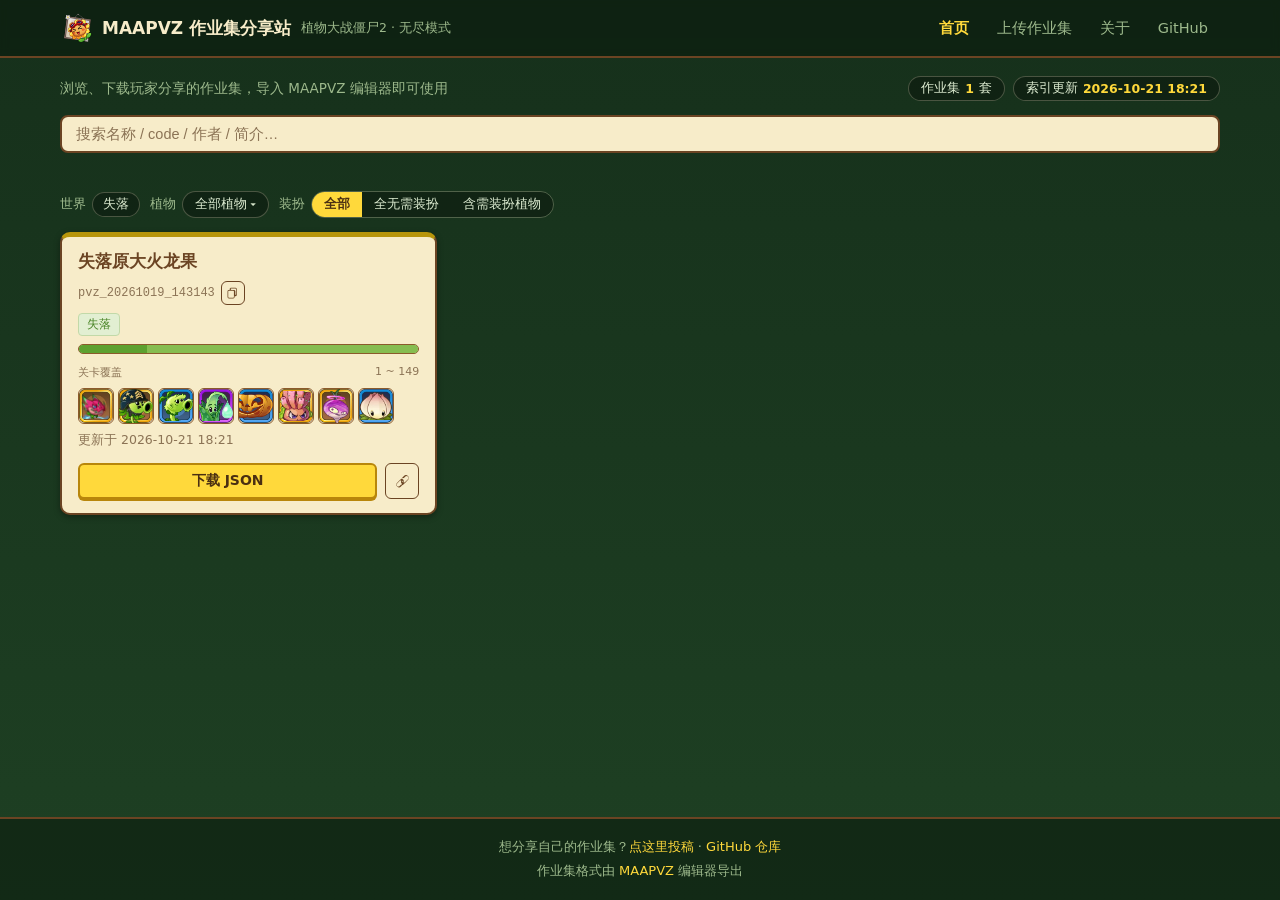
==== commit 71b08369: "feat:更新一个作业集" ====
--- a/index.html
+++ b/index.html
@@ -4,7 +4,7 @@
 <meta charset="UTF-8">
 <meta name="viewport" content="width=device-width, initial-scale=1.0">
 <title>MAAPVZ 作业集分享站</title>
-<link rel="icon" href="img/plants/sunflower.webp">
+<link rel="icon" href="img/logo.png">
 <link rel="stylesheet" href="style.css">
 </head>
 <body>
@@ -12,7 +12,7 @@
 <header class="topbar">
   <div class="topbar-inner">
     <a class="brand" href="index.html">
-      <img src="img/plants/sunflower.webp" alt="向日葵"
+      <img src="img/logo.png" alt="MAAPVZ"
            onerror="this.hidden=true;document.getElementById('title-emoji').hidden=false">
       <span id="title-emoji" hidden>🌻</span>
       MAAPVZ 作业集分享站
--- a/style.css
+++ b/style.css
@@ -274,6 +274,12 @@
   font-size: 10px; line-height: 1; color: #4a2f12; background: var(--sun); font-weight: 700;
   border-radius: 4px; padding: 2px 4px;
 }
+/* 挂件徽标：左上金圈（与编辑器备注弹窗同款语义） */
+.plant-cell .pendant-badge {
+  position: absolute; top: 3px; left: 3px; width: 18px; height: 18px;
+  border-radius: 50%; background: rgba(212, 160, 23, .92); padding: 1.5px;
+  border: 1px solid #a8791a; object-fit: contain;
+}
 
 /* —— 主页三维筛选栏 —— */
 .filter-bar { display: flex; flex-wrap: wrap; gap: 10px; margin-bottom: 14px; align-items: center; }
@@ -375,6 +381,11 @@
   position: absolute; right: 1px; top: 1px; font-size: 9px; line-height: 1;
   padding: 1px 3px; border-radius: 3px; background: rgba(0, 0, 0, .45); color: #fff;
 }
+.b-cell .b-tier { position: absolute; left: 1px; bottom: 1px; width: 13px; height: 13px; }
+.b-cell .b-pendant {
+  position: absolute; left: 15px; bottom: 1px; width: 11px; height: 11px;
+  border-radius: 50%; background: rgba(212, 160, 23, .92); padding: 1px; object-fit: contain;
+}
 
 /* —— 投稿页：拖拽上传 + 装扮标注 —— */
 .dropzone {
@@ -413,6 +424,7 @@
 .costume-item.unset { border-color: var(--danger); background: #fbeae7; }
 .costume-item img { width: 30px; height: 30px; object-fit: contain; flex-shrink: 0; }
 .costume-item .c-name { flex: 1; font-size: 13px; min-width: 0; overflow: hidden; text-overflow: ellipsis; white-space: nowrap; }
+.costume-item .c-note { font-size: 11px; color: var(--zombie); flex-shrink: 0; }
 .costume-item .c-btns { display: flex; border: 1px solid var(--wood-light); border-radius: 999px; overflow: hidden; flex-shrink: 0; }
 .costume-item .c-btns button {
   border: 0; background: #fff; color: var(--ink-muted); font-size: 12px;
@@ -420,6 +432,23 @@
 }
 .costume-item .c-btns button.on-yes { background: var(--sun); color: #4a2f12; font-weight: 700; }
 .costume-item .c-btns button.on-no { background: var(--lawn); color: #fff; font-weight: 700; }
+
+/* 投稿页：适用世界多选 + 神器需求展示 */
+.world-pick { display: flex; flex-wrap: wrap; gap: 6px; }
+.w-chip {
+  font-size: 12.5px; padding: 4px 12px; border-radius: 999px; cursor: pointer;
+  background: #fff; color: var(--ink); border: 1.5px solid var(--wood-light);
+}
+.w-chip:hover { border-color: var(--lawn); }
+.w-chip.on { background: var(--lawn); border-color: var(--lawn); color: #fff; font-weight: 600; }
+.artifact-need { display: flex; flex-wrap: wrap; gap: 10px; margin-top: 8px; }
+.artifact-need .a-item {
+  display: flex; align-items: center; gap: 6px;
+  background: var(--parchment-in); border: 1px solid var(--wood-light);
+  border-radius: 8px; padding: 5px 10px; font-size: 13px;
+}
+.artifact-need .a-item img { width: 26px; height: 26px; object-fit: contain; }
+.artifact-need .a-item .a-where { font-size: 11.5px; color: var(--ink-muted); }
 
 .artifact-row { display: flex; align-items: center; gap: 10px; flex-wrap: wrap; }
 .artifact-row img { width: 44px; height: 44px; object-fit: contain; }
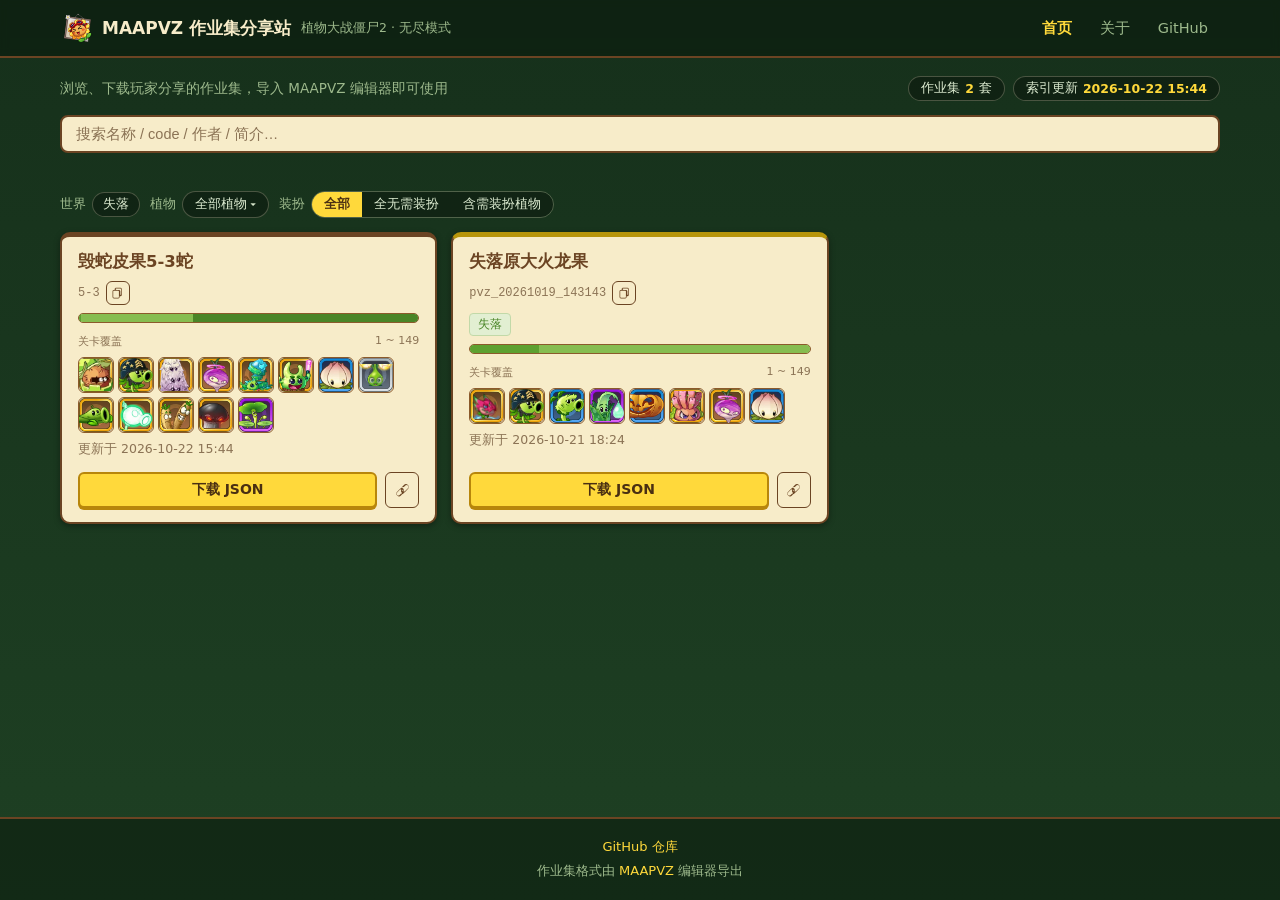
==== commit afd1bf4e: "feat:增加作业集文件" ====
--- a/index.html
+++ b/index.html
@@ -20,7 +20,6 @@
     </a>
     <nav>
       <a class="nav-link active" href="index.html">首页</a>
-      <a class="nav-link" href="submit.html">上传作业集</a>
       <a class="nav-link" href="about.html">关于</a>
       <a class="nav-link external" href="https://github.com/daoyanxiaoz/maapvz-remote-assignment-set-integration" target="_blank" rel="noopener">GitHub</a>
     </nav>
@@ -77,8 +76,6 @@
 
 <footer>
   <div>
-    想分享自己的作业集？<a href="submit.html">点这里投稿</a>
-    ·
     <a href="https://github.com/daoyanxiaoz/maapvz-remote-assignment-set-integration" target="_blank" rel="noopener">GitHub 仓库</a>
   </div>
   <div>作业集格式由 <a href="https://github.com/daoyanxiaoz/MAAPVZ" target="_blank" rel="noopener">MAAPVZ</a> 编辑器导出</div>
--- a/style.css
+++ b/style.css
@@ -352,41 +352,6 @@
 .lz-cell.lz-dim { opacity: .18; }
 .cov-warn { color: var(--danger); font-size: 12.5px; margin-top: 8px; }
 
-/* —— 种植布局画板（详情页，只读） —— */
-.board-tabs { display: flex; gap: 6px; margin-bottom: 10px; }
-.board-tab {
-  font-size: 13px; padding: 4px 14px; border-radius: 999px; border: 1.5px solid var(--wood);
-  background: transparent; color: var(--wood); cursor: pointer;
-}
-.board-tab.on { background: var(--wood); color: var(--parchment); }
-.board-grid { display: grid; grid-template-columns: repeat(9, 1fr); gap: 3px; max-width: 640px; }
-.b-cell {
-  position: relative; aspect-ratio: 1; border-radius: 5px;
-  background: #9ccb6e; border: 1px solid rgba(0, 0, 0, .08); overflow: hidden;
-}
-.b-cell.alt { background: #8abd5f; }
-.b-cell img { width: 100%; height: 100%; object-fit: contain; padding: 2px; }
-.b-cell .b-text {
-  width: 100%; height: 100%; display: flex; align-items: center; justify-content: center;
-  font-size: 11px; color: #3d5a1e; font-weight: 600;
-}
-.b-cell .b-mode {
-  position: absolute; left: 1px; top: 1px; font-size: 9px; line-height: 1;
-  padding: 1px 3px; border-radius: 3px; color: #fff;
-}
-.b-cell .b-mode.once { background: var(--zombie); }
-.b-cell .b-mode.loop { background: var(--lawn-deep); }
-.b-cell .b-seq { position: absolute; right: 2px; bottom: 1px; font-size: 9px; color: rgba(0, 0, 0, .55); font-weight: 700; }
-.b-cell .b-stack {
-  position: absolute; right: 1px; top: 1px; font-size: 9px; line-height: 1;
-  padding: 1px 3px; border-radius: 3px; background: rgba(0, 0, 0, .45); color: #fff;
-}
-.b-cell .b-tier { position: absolute; left: 1px; bottom: 1px; width: 13px; height: 13px; }
-.b-cell .b-pendant {
-  position: absolute; left: 15px; bottom: 1px; width: 11px; height: 11px;
-  border-radius: 50%; background: rgba(212, 160, 23, .92); padding: 1px; object-fit: contain;
-}
-
 /* —— 投稿页：拖拽上传 + 装扮标注 —— */
 .dropzone {
   border: 2px dashed var(--wood-light); border-radius: 10px;
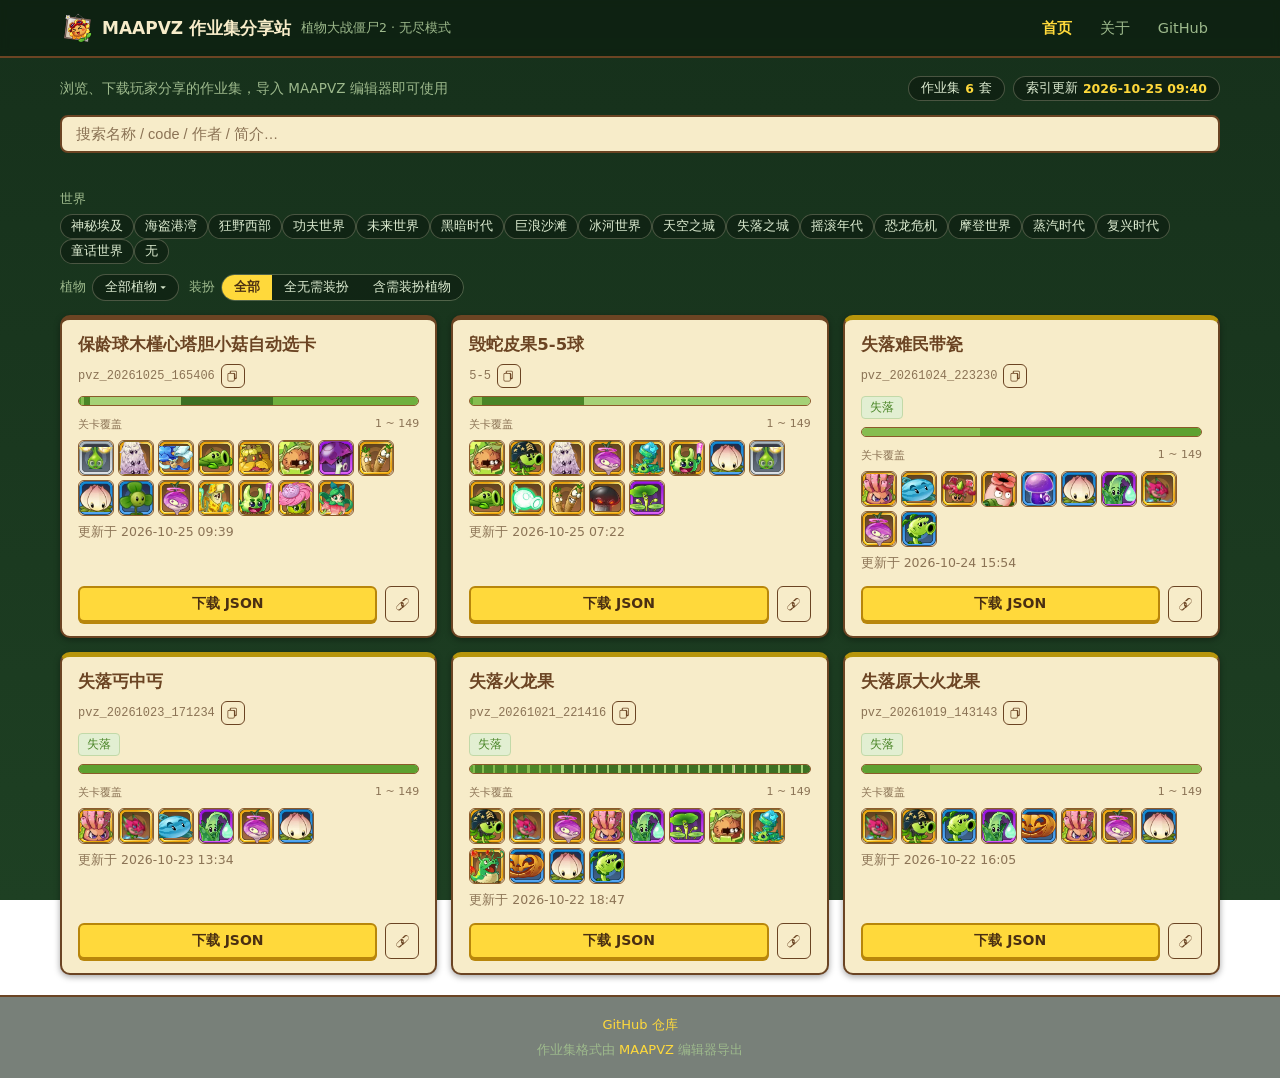
==== commit 97955737: "perf:优化表现形式" ====
--- a/index.html
+++ b/index.html
@@ -325,11 +325,17 @@
 
   // —— 三维筛选 ——
   function passFilters(j) {
-    // 世界：选了才过滤；作业集 worlds 空则不命中任何世界筛选
+    // 世界：选了才过滤；「无」命中 worlds 为空的作业集
     var ws = Object.keys(fWorlds);
     if (ws.length) {
       var jw = Array.isArray(j.worlds) ? j.worlds : [];
-      if (!ws.some(function (w) { return jw.indexOf(w) !== -1; })) return false;
+      var hit = ws.some(function (w) {
+        if (w === "__none__") return jw.length === 0;
+        return jw.some(function (jw1) {
+          return jw1 === w || jw1.indexOf(w) !== -1 || w.indexOf(jw1) !== -1;
+        });
+      });
+      if (!hit) return false;
     }
     // 植物：选中的每棵都要在作业集全量植物里
     var ps = Object.keys(fPlants);
@@ -357,28 +363,25 @@
   }
 
   function setupFilters() {
-    // 世界 chips：全集为空 → 整组隐藏
-    var worldSet = [];
-    jobs.forEach(function (j) {
-      (Array.isArray(j.worlds) ? j.worlds : []).forEach(function (w) {
-        if (worldSet.indexOf(w) === -1) worldSet.push(w);
+    // 世界 chips：固定 16 世界（官方全名）+ 末尾「无」（命中未标世界的作业集），点击多选。
+    // 匹配做包含兼容：作业集存简称「失落」能命中 chip「失落之城」，反之亦然。
+    var WORLDS = ["神秘埃及","海盗港湾","狂野西部","功夫世界","未来世界","黑暗时代",
+                  "巨浪沙滩","冰河世界","天空之城","失落之城","摇滚年代","恐龙危机",
+                  "摩登世界","蒸汽时代","复兴时代","童话世界"];
+    var box = document.getElementById("f-worlds");
+    var chips = document.getElementById("world-chips");
+    WORLDS.concat(["无"]).forEach(function (w) {
+      var key = w === "无" ? "__none__" : w;
+      var c = el("button", "f-chip", w);
+      c.type = "button";
+      c.addEventListener("click", function () {
+        if (fWorlds[key]) { delete fWorlds[key]; c.classList.remove("on"); }
+        else { fWorlds[key] = 1; c.classList.add("on"); }
+        render();
       });
-    });
-    if (worldSet.length) {
-      var box = document.getElementById("f-worlds");
-      var chips = document.getElementById("world-chips");
-      worldSet.forEach(function (w) {
-        var c = el("button", "f-chip", w);
-        c.type = "button";
-        c.addEventListener("click", function () {
-          if (fWorlds[w]) { delete fWorlds[w]; c.classList.remove("on"); }
-          else { fWorlds[w] = 1; c.classList.add("on"); }
-          render();
-        });
-        chips.appendChild(c);
-      });
-      box.hidden = false;
-    }
+      chips.appendChild(c);
+    });
+    box.hidden = false;
 
     // 植物多选（可搜索）
     var plantSet = [];
--- a/style.css
+++ b/style.css
@@ -250,6 +250,17 @@
 .table-card .sec-title { font-size: 13px; font-weight: 600; color: var(--lawn-deep); margin: 12px 0 8px; }
 .table-card .cov-bar { margin: 4px 0 2px; }
 
+/* 总览 */
+.ov-arts { display: flex; flex-wrap: wrap; gap: 10px; }
+
+/* 神器/挂件阶数（预留：作业集带 tier 字段时显示） */
+.art-tier { font-size: 11.5px; color: var(--ink-muted); margin-top: 1px; }
+.pendant-tier {
+  position: absolute; left: 2px; top: 18px; z-index: 2;
+  font-size: 8.5px; line-height: 1; color: #fff; background: var(--zombie);
+  border-radius: 4px; padding: 1px 3px; font-weight: 700;
+}
+
 .plant-grid { display: grid; grid-template-columns: repeat(auto-fill, minmax(86px, 1fr)); gap: 10px; }
 .plant-cell {
   background: var(--parchment-in); border: 1px solid var(--wood-light); border-radius: 8px;
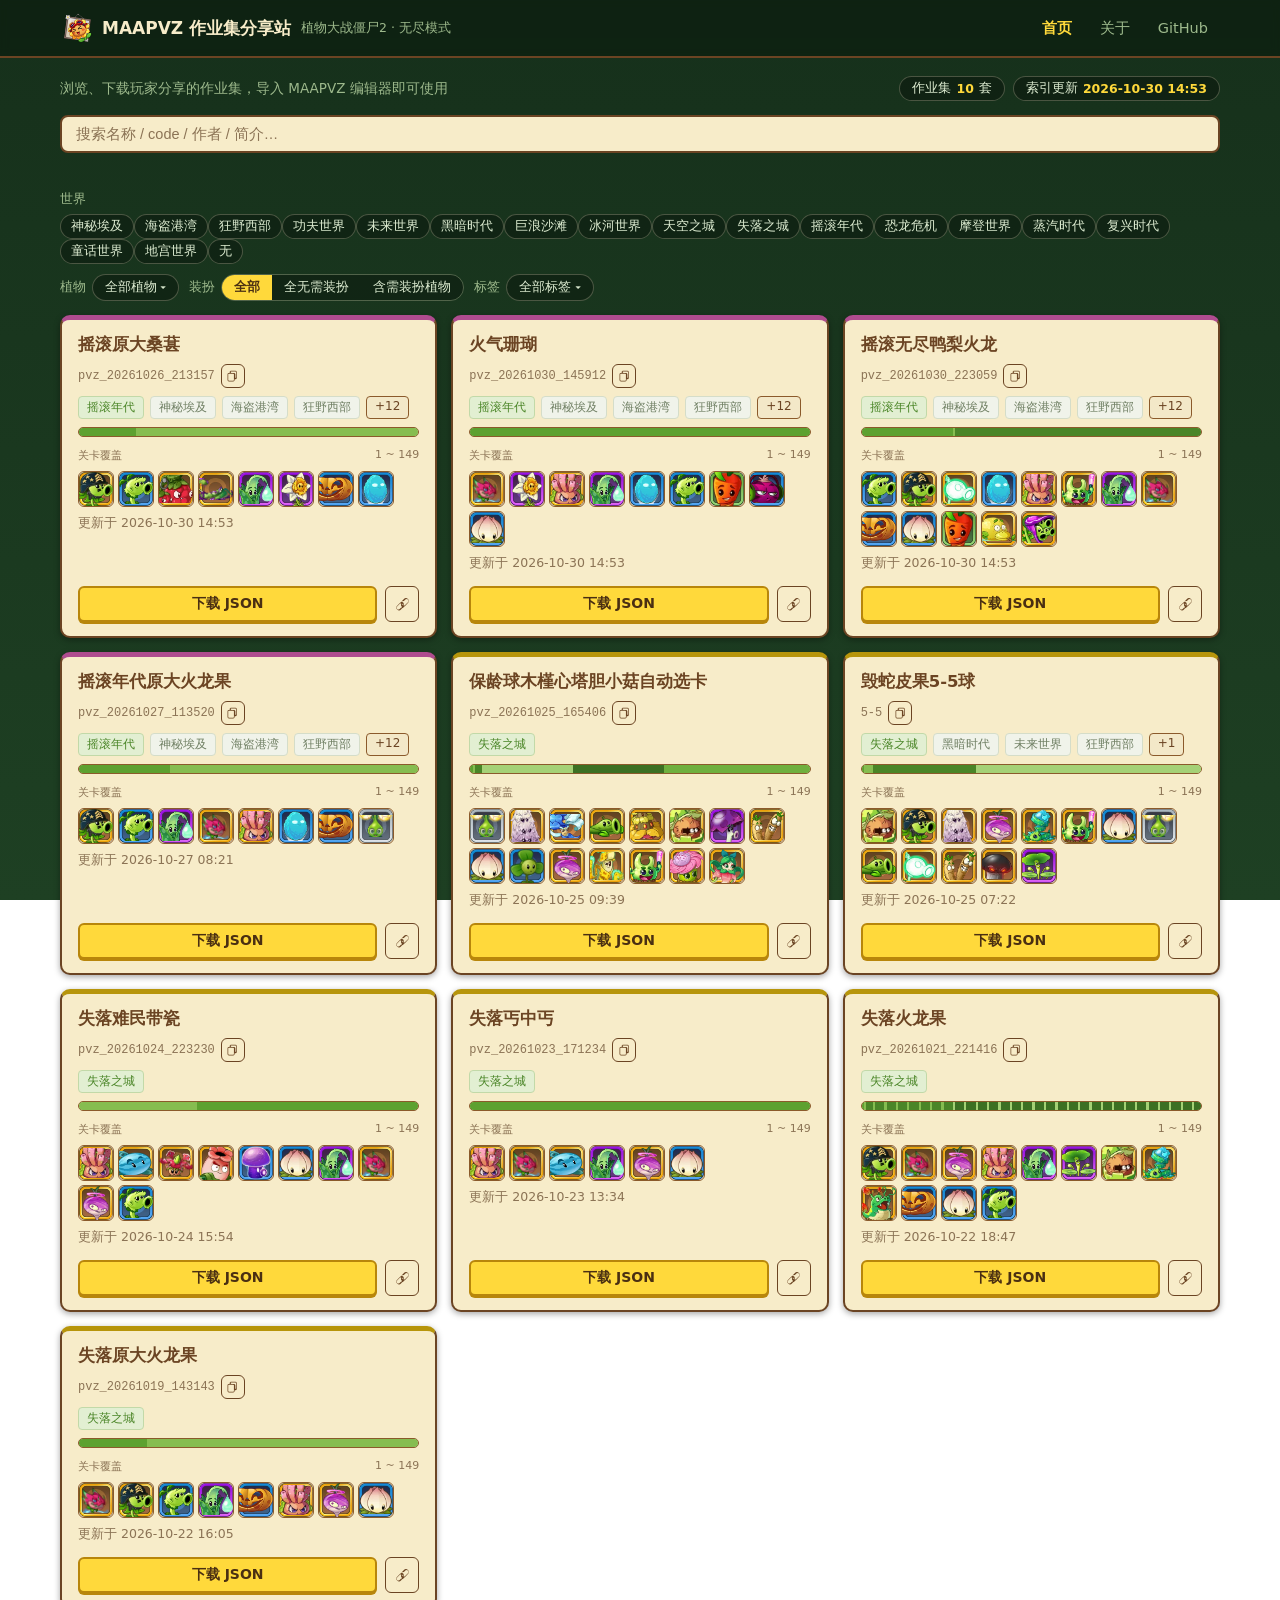
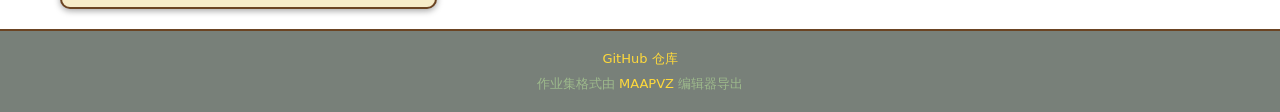
==== commit d4299bd8: "feat:增加若干作业集文件" ====
--- a/index.html
+++ b/index.html
@@ -63,6 +63,15 @@
         <button type="button" data-v="required">含需装扮植物</button>
       </div>
     </div>
+    <div class="filter-group" id="f-tags" hidden>
+      <span class="filter-label">标签</span>
+      <div class="picker" id="tag-picker">
+        <button class="picker-toggle" id="tag-toggle" type="button">全部标签 ▾</button>
+        <div class="picker-panel" id="tag-panel" hidden>
+          <div class="picker-list" id="tag-list"></div>
+        </div>
+      </div>
+    </div>
   </div>
 
   <div id="state-loading" class="state">加载中…</div>
@@ -100,6 +109,7 @@
   // 筛选状态
   var fWorlds = {};     // 选中的世界
   var fPlants = {};     // 选中的植物
+  var fTags = {};       // 选中的标签
   var fCostume = "all"; // all | none | required
 
   // 世界 → 卡片顶部色带（worlds 空 → 不画）
@@ -108,7 +118,7 @@
     ["功夫", "#c0392b"], ["黑暗", "#5d4a8a"], ["沙滩", "#e67e22"], ["冰河", "#5dade2"],
     ["天空", "#7c95e8"], ["失落", "#b7950b"], ["摇滚", "#af4c8f"], ["恐龙", "#1e8449"],
     ["摩登", "#707b7c"], ["蒸汽", "#9c640c"], ["复兴", "#8e44ad"], ["平安", "#cd6155"],
-    ["童话", "#ec87b8"], ["亚特兰蒂斯", "#148f77"], ["月球", "#2e4053"]
+    ["童话", "#ec87b8"], ["亚特兰蒂斯", "#148f77"], ["地宫", "#8c6239"], ["月球", "#2e4053"]
   ];
 
   function worldBand(worlds) {
@@ -281,12 +291,23 @@
     }));
     card.appendChild(codeRow);
 
-    // 世界标签（worlds 空 → 整条不渲染）
+    // 世界标签（主世界正常色、副世界淡化）；标签不铺在卡片上，改用筛选器多选
+    var tagRow = el("div", "tags");
     if (Array.isArray(job.worlds) && job.worlds.length) {
-      var tags = el("div", "tags");
-      job.worlds.forEach(function (w) { tags.appendChild(el("span", "tag", String(w))); });
-      card.appendChild(tags);
-    }
+      var shownW = job.worlds.slice(0, 4);
+      shownW.forEach(function (w) {
+        var isSub = job.world_primary && String(w) !== String(job.world_primary);
+        var wTag = el("span", isSub ? "tag tag-sub" : "tag", String(w));
+        if (isSub) wTag.title = "副世界（这套方案也能用在这些世界）";
+        tagRow.appendChild(wTag);
+      });
+      if (job.worlds.length > shownW.length) {
+        var moreW = el("span", "tag tag-more", "+" + (job.worlds.length - shownW.length));
+        moreW.title = job.worlds.join("、");
+        tagRow.appendChild(moreW);
+      }
+    }
+    if (tagRow.childNodes.length) card.appendChild(tagRow);
 
     // 关卡覆盖预览条
     card.appendChild(buildCoverageBar(job.coverage, job.max_level));
@@ -343,6 +364,12 @@
       var jp = Array.isArray(j.plants) ? j.plants : [];
       if (!ps.every(function (p) { return jp.indexOf(p) !== -1; })) return false;
     }
+    // 标签：选中的标签命中任意一个即可
+    var ts = Object.keys(fTags);
+    if (ts.length) {
+      var jt = Array.isArray(j.tags) ? j.tags : [];
+      if (!ts.some(function (t) { return jt.indexOf(t) !== -1; })) return false;
+    }
     // 装扮：三态
     if (fCostume === "none" && j.costume !== "none") return false;
     if (fCostume === "required" && j.costume !== "required") return false;
@@ -354,7 +381,10 @@
     var list = jobs.filter(function (j) {
       if (!passFilters(j)) return false;
       if (!q) return true;
-      var hay = [j.name, j.code, j.author, j.desc].filter(Boolean).join("\n").toLowerCase();
+      var hay = [j.name, j.code, j.author, j.desc,
+                 (Array.isArray(j.tags) ? j.tags.join(" ") : ""),
+                 (Array.isArray(j.worlds) ? j.worlds.join(" ") : "")]
+        .filter(Boolean).join("\n").toLowerCase();
       return hay.indexOf(q) !== -1;
     });
     grid.innerHTML = "";
@@ -363,11 +393,11 @@
   }
 
   function setupFilters() {
-    // 世界 chips：固定 16 世界（官方全名）+ 末尾「无」（命中未标世界的作业集），点击多选。
+    // 世界 chips：固定 17 世界（官方全名）+ 末尾「无」（命中未标世界的作业集），点击多选。
     // 匹配做包含兼容：作业集存简称「失落」能命中 chip「失落之城」，反之亦然。
     var WORLDS = ["神秘埃及","海盗港湾","狂野西部","功夫世界","未来世界","黑暗时代",
                   "巨浪沙滩","冰河世界","天空之城","失落之城","摇滚年代","恐龙危机",
-                  "摩登世界","蒸汽时代","复兴时代","童话世界"];
+                  "摩登世界","蒸汽时代","复兴时代","童话世界","地宫世界"];
     var box = document.getElementById("f-worlds");
     var chips = document.getElementById("world-chips");
     WORLDS.concat(["无"]).forEach(function (w) {
@@ -382,6 +412,52 @@
       chips.appendChild(c);
     });
     box.hidden = false;
+
+    // 标签多选（下拉，紫色勾选；作业集多了也不会把卡片撑难看）
+    var tagSet = [];
+    jobs.forEach(function (j) {
+      if (!Array.isArray(j.tags)) return;
+      j.tags.forEach(function (t) {
+        if (t && tagSet.indexOf(t) === -1) tagSet.push(String(t));
+      });
+    });
+    if (tagSet.length) {
+      tagSet.sort();
+      var tagBoxFilter = document.getElementById("f-tags");
+      var tagToggle = document.getElementById("tag-toggle");
+      var tagPanel = document.getElementById("tag-panel");
+      var tagList = document.getElementById("tag-list");
+
+      function refreshTagToggle() {
+        var picked = Object.keys(fTags);
+        if (!picked.length) {
+          tagToggle.textContent = "全部标签 ▾";
+        } else if (picked.length <= 2) {
+          tagToggle.textContent = picked.join("、") + " ▾";
+        } else {
+          tagToggle.textContent = "已选 " + picked.length + " 个标签 ▾";
+        }
+      }
+      tagSet.forEach(function (t) {
+        var item = el("div", "picker-item" + (fTags[t] ? " on" : ""));
+        item.appendChild(el("span", null, t));
+        item.addEventListener("click", function () {
+          if (fTags[t]) delete fTags[t]; else fTags[t] = 1;
+          item.classList.toggle("on");
+          refreshTagToggle();
+          render();
+        });
+        tagList.appendChild(item);
+      });
+      tagToggle.addEventListener("click", function () {
+        tagPanel.hidden = !tagPanel.hidden;
+      });
+      document.addEventListener("click", function (ev) {
+        var picker = document.getElementById("tag-picker");
+        if (picker && !picker.contains(ev.target)) tagPanel.hidden = true;
+      });
+      tagBoxFilter.hidden = false;
+    }
 
     // 植物多选（可搜索）
     var plantSet = [];
--- a/style.css
+++ b/style.css
@@ -139,6 +139,9 @@
   border: 1px solid #c2d9a8; border-radius: 4px; padding: 2px 8px;
 }
 .tag.purple { color: #fff; background: var(--zombie); border-color: var(--zombie); }
+.tag.tag-sub { color: #6f7f63; background: #f0f3ea; border-color: #d5ddc9; }
+.tag.tag-more { color: var(--wood); background: #f3e8c8; border-color: var(--wood-light); }
+.tag-more:hover { background: var(--sun); }
 .meta { font-size: 12.5px; color: var(--ink-muted); display: flex; flex-direction: column; gap: 2px; }
 .meta .desc { color: var(--ink); font-size: 13px; }
 .actions { display: flex; gap: 8px; margin-top: auto; padding-top: 6px; }
@@ -302,6 +305,9 @@
   border: 1px solid rgba(247, 236, 201, .25);
 }
 .f-chip:hover { border-color: var(--sun); }
+.f-chip.tag-chip { border-color: var(--zombie); color: var(--zombie); }
+.f-chip.tag-chip:hover { border-color: var(--zombie); background: #efe6f5; }
+.f-chip.tag-chip.on { background: var(--zombie); border-color: var(--zombie); color: #fff; }
 .f-chip.on { background: var(--lawn); border-color: var(--lawn); color: #fff; }
 .tri { display: flex; border: 1px solid rgba(247, 236, 201, .25); border-radius: 999px; overflow: hidden; }
 .tri button {
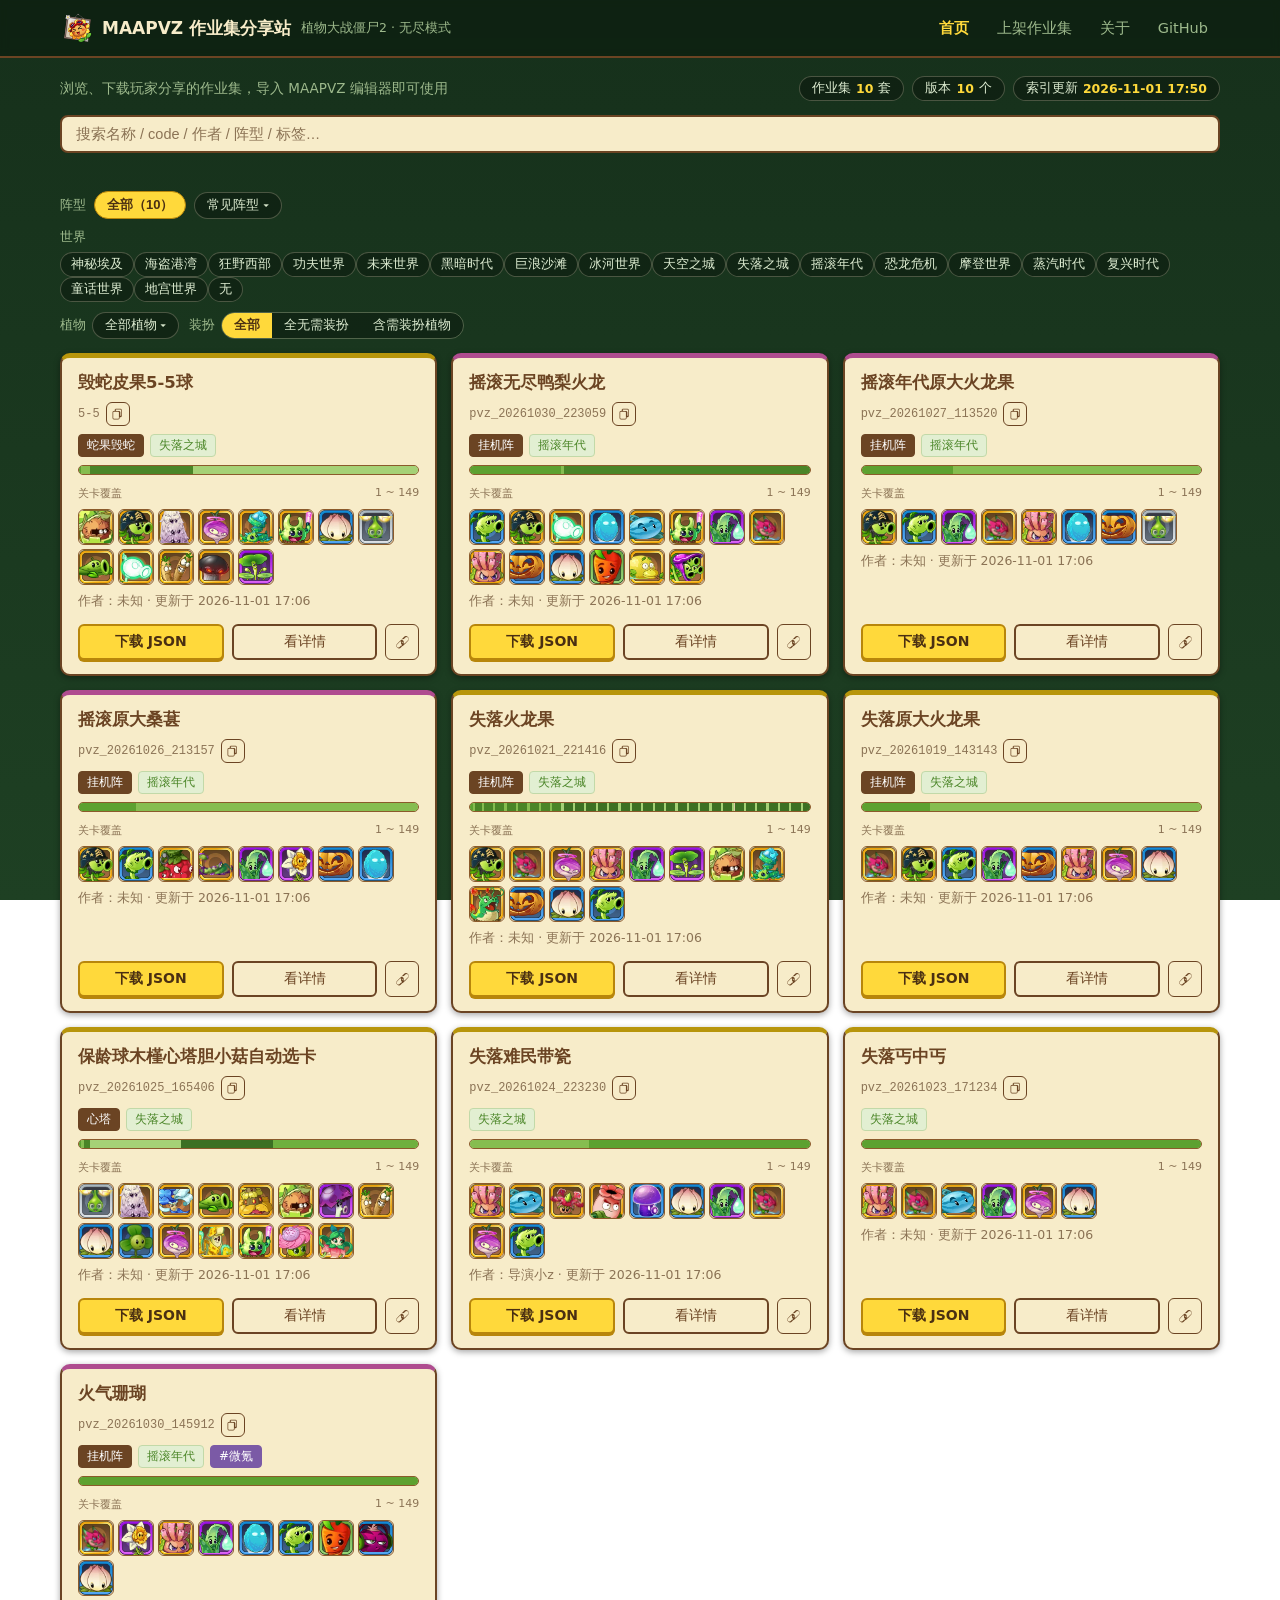
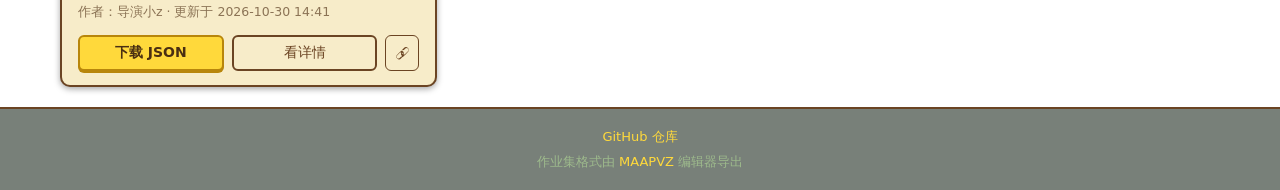
==== commit 2a394f1d: "ref:重构作业集" ====
--- a/index.html
+++ b/index.html
@@ -20,6 +20,7 @@
     </a>
     <nav>
       <a class="nav-link active" href="index.html">首页</a>
+      <a class="nav-link" href="publish.html">上架作业集</a>
       <a class="nav-link" href="about.html">关于</a>
       <a class="nav-link external" href="https://github.com/daoyanxiaoz/maapvz-remote-assignment-set-integration" target="_blank" rel="noopener">GitHub</a>
     </nav>
@@ -31,15 +32,28 @@
     <span class="desc">浏览、下载玩家分享的作业集，导入 MAAPVZ 编辑器即可使用</span>
     <div class="stats">
       <span class="badge">作业集 <b id="stat-count">-</b> 套</span>
+      <span class="badge">版本 <b id="stat-versions">-</b> 个</span>
       <span class="badge">索引更新 <b id="stat-updated">-</b></span>
     </div>
     <div class="search-box">
-      <input id="search" type="search" placeholder="搜索名称 / code / 作者 / 简介…" autocomplete="off">
+      <input id="search" type="search" placeholder="搜索名称 / code / 作者 / 阵型 / 标签…" autocomplete="off">
     </div>
   </div>
 </div>
 
 <main>
+  <div class="group-bar" id="group-bar" hidden>
+    <span class="filter-label">阵型</span>
+    <button class="group-chip on" id="group-all" type="button">全部（0）</button>
+    <div class="picker" id="group-picker">
+      <button class="group-chip picker-toggle" id="group-toggle" type="button">常见阵型 ▾</button>
+      <div class="picker-panel group-panel" id="group-panel" hidden>
+        <div class="picker-list group-list" id="group-list"></div>
+      </div>
+    </div>
+  </div>
+  <div class="group-desc" id="group-desc" hidden></div>
+
   <div class="filter-bar" id="filter-bar" hidden>
     <div class="filter-group" id="f-worlds" hidden>
       <span class="filter-label">世界</span>
@@ -63,15 +77,6 @@
         <button type="button" data-v="required">含需装扮植物</button>
       </div>
     </div>
-    <div class="filter-group" id="f-tags" hidden>
-      <span class="filter-label">标签</span>
-      <div class="picker" id="tag-picker">
-        <button class="picker-toggle" id="tag-toggle" type="button">全部标签 ▾</button>
-        <div class="picker-panel" id="tag-panel" hidden>
-          <div class="picker-list" id="tag-list"></div>
-        </div>
-      </div>
-    </div>
   </div>
 
   <div id="state-loading" class="state">加载中…</div>
@@ -107,10 +112,11 @@
   var toastTimer = null;
 
   // 筛选状态
+  var fGroup = "";      // 选中的总分组（"" = 全部）
   var fWorlds = {};     // 选中的世界
   var fPlants = {};     // 选中的植物
-  var fTags = {};       // 选中的标签
   var fCostume = "all"; // all | none | required
+  var GROUPS = [];      // index.json 里的分组列表
 
   // 世界 → 卡片顶部色带（worlds 空 → 不画）
   var WORLD_BAND = [
@@ -195,8 +201,24 @@
     return b;
   }
 
-  function jobUrl(code) {
-    return "jobs/" + encodeURIComponent(code) + ".json";
+  // 仓库里的中文/空格路径：逐段 encodeURIComponent，保住 "/" 分隔
+  function encPath(p) {
+    return String(p || "").split("/").map(encodeURIComponent).join("/");
+  }
+
+  function detailUrl(job, versionLabel) {
+    var u = "job.html?id=" + encodeURIComponent(job.id);
+    if (versionLabel) u += "&v=" + encodeURIComponent(versionLabel);
+    return u;
+  }
+
+  function latestVersion(job) {
+    return (Array.isArray(job.versions) && job.versions.length) ? job.versions[0] : null;
+  }
+
+  function fileUrl(job) {
+    var v = latestVersion(job);
+    return v ? encPath(v.file) : "";
   }
 
   // 关卡覆盖条：图层规则 = 数组里先出现的表优先；levels 是权威覆盖，
@@ -276,36 +298,55 @@
     var band = worldBand(job.worlds);
     if (band) card.style.setProperty("--band", band);
 
-    // 名称 = 详情页链接
+    // 名称 = 详情页链接（作业集身份是「分组/名称」，不是 code）
     var nameDiv = el("div", "name");
-    var nameLink = el("a", null, job.name || job.code);
-    nameLink.href = "job.html?code=" + encodeURIComponent(job.code);
+    var nameLink = el("a", null, job.name || job.code || job.id);
+    nameLink.href = detailUrl(job);
     nameDiv.appendChild(nameLink);
     card.appendChild(nameDiv);
 
-    // code：名字下方小字 + 复制图标
+    // code：名字下方小字 + 复制图标（最新的那一版）
     var codeRow = el("div", "code-row");
-    codeRow.appendChild(el("span", "code-text", job.code));
-    codeRow.appendChild(iconBtn(SVG_COPY, "复制 code", function () {
-      copyText(job.code, "已复制 code");
-    }));
+    codeRow.appendChild(el("span", "code-text", job.code || "（无 code）"));
+    if (job.code) {
+      codeRow.appendChild(iconBtn(SVG_COPY, "复制 code", function () {
+        copyText(job.code, "已复制 code");
+      }));
+    }
     card.appendChild(codeRow);
 
-    // 世界标签（主世界正常色、副世界淡化）；标签不铺在卡片上，改用筛选器多选
+    // 阵型标签（有阵型才显示）+ 主世界 + 作业集标签（紫色 #标签）
     var tagRow = el("div", "tags");
-    if (Array.isArray(job.worlds) && job.worlds.length) {
-      var shownW = job.worlds.slice(0, 4);
-      shownW.forEach(function (w) {
-        var isSub = job.world_primary && String(w) !== String(job.world_primary);
-        var wTag = el("span", isSub ? "tag tag-sub" : "tag", String(w));
-        if (isSub) wTag.title = "副世界（这套方案也能用在这些世界）";
-        tagRow.appendChild(wTag);
+    var groupLabel = String(job.group_name || job.group || "").trim();
+    if (job.group) {
+      var gTag = el("a", "tag tag-group", groupLabel || job.group);
+      gTag.href = "index.html?group=" + encodeURIComponent(job.group);
+      gTag.title = "只看「" + (groupLabel || job.group) + "」这个阵型的作业集";
+      tagRow.appendChild(gTag);
+    }
+    // 世界只显示主世界：副世界是「这套方案也能用」的兼容信息，详情页里看
+    var primaryWorld = String(job.world_primary ||
+      (Array.isArray(job.worlds) && job.worlds.length ? job.worlds[0] : "") || "").trim();
+    if (primaryWorld && primaryWorld !== groupLabel) {
+      var wTag = el("span", "tag", primaryWorld);
+      if (Array.isArray(job.worlds) && job.worlds.length > 1) {
+        wTag.title = "主世界（另有 " + (job.worlds.length - 1) + " 个副世界，详见详情页）";
+      }
+      tagRow.appendChild(wTag);
+    }
+    if (Array.isArray(job.tags)) {
+      job.tags.forEach(function (t) {
+        var name = String(t == null ? "" : t).trim();
+        if (name) tagRow.appendChild(el("span", "tag purple", "#" + name));
       });
-      if (job.worlds.length > shownW.length) {
-        var moreW = el("span", "tag tag-more", "+" + (job.worlds.length - shownW.length));
-        moreW.title = job.worlds.join("、");
-        tagRow.appendChild(moreW);
-      }
+    }
+    // 版本数徽标：点开详情页看历史版本
+    var vCount = Array.isArray(job.versions) ? job.versions.length : 1;
+    if (vCount > 1) {
+      var vTag = el("a", "tag tag-ver", "v" + vCount);
+      vTag.href = detailUrl(job);
+      vTag.title = "共 " + vCount + " 个版本（点开看历史）";
+      tagRow.appendChild(vTag);
     }
     if (tagRow.childNodes.length) card.appendChild(tagRow);
 
@@ -321,31 +362,46 @@
       card.appendChild(el("span", "deck-note", "编队换阵"));
     }
 
-    // 基础信息：作者 · 更新时间
+    // 基础信息：作者（可多人）· 最新更新时间 · 版本数
     var meta = el("div", "meta");
     var parts = [];
-    if (job.author) parts.push(job.author);
+    var authors = Array.isArray(job.authors) && job.authors.length
+      ? job.authors.map(function (a) { return String(a == null ? "" : a).trim(); }).filter(Boolean)
+      : (job.author ? [String(job.author).trim()] : []);
+    parts.push("作者：" + (authors.length ? authors.join("、") : "未知"));
     parts.push("更新于 " + formatTime(job.updated));
+    if (vCount > 1) parts.push(vCount + " 个版本");
     meta.appendChild(el("span", null, parts.join(" · ")));
     if (job.desc) meta.appendChild(el("span", "desc", job.desc));
     card.appendChild(meta);
 
-    // 下载（阳光黄）+ 复制链接（图标按钮，放右侧）
+    // 下载（最新版本，阳光黄）+ 详情/复制链接
     var actions = el("div", "actions");
-    var dl = el("a", "btn primary", "下载 JSON");
-    dl.href = jobUrl(job.code);
-    dl.setAttribute("download", job.code + ".json");
-    actions.appendChild(dl);
-    actions.appendChild(iconBtn(SVG_LINK, "复制下载链接", function () {
-      copyText(new URL(jobUrl(job.code), location.href).href, "链接已复制");
-    }));
+    var v = latestVersion(job);
+    if (v) {
+      var dl = el("a", "btn primary", "下载 JSON");
+      dl.href = encPath(v.file);
+      dl.setAttribute("download", (String(job.name || job.id).replace(/[\\/:*?"<>|]/g, "") || "作业集") +
+        "_" + (v.date || v.label || "latest") + ".json");
+      actions.appendChild(dl);
+    }
+    var detailBtn = el("a", "btn", "看详情");
+    detailBtn.href = detailUrl(job);
+    actions.appendChild(detailBtn);
+    if (v) {
+      actions.appendChild(iconBtn(SVG_LINK, "复制下载链接", function () {
+        copyText(new URL(encPath(v.file), location.href).href, "链接已复制");
+      }));
+    }
     card.appendChild(actions);
 
     return card;
   }
 
-  // —— 三维筛选 ——
+  // —— 筛选（分组 / 世界 / 植物 / 装扮；标签只展示不过滤） ——
   function passFilters(j) {
+    // 分组：目录名就是分组，单选
+    if (fGroup && String(j.group) !== fGroup) return false;
     // 世界：选了才过滤；「无」命中 worlds 为空的作业集
     var ws = Object.keys(fWorlds);
     if (ws.length) {
@@ -364,12 +420,6 @@
       var jp = Array.isArray(j.plants) ? j.plants : [];
       if (!ps.every(function (p) { return jp.indexOf(p) !== -1; })) return false;
     }
-    // 标签：选中的标签命中任意一个即可
-    var ts = Object.keys(fTags);
-    if (ts.length) {
-      var jt = Array.isArray(j.tags) ? j.tags : [];
-      if (!ts.some(function (t) { return jt.indexOf(t) !== -1; })) return false;
-    }
     // 装扮：三态
     if (fCostume === "none" && j.costume !== "none") return false;
     if (fCostume === "required" && j.costume !== "required") return false;
@@ -381,15 +431,91 @@
     var list = jobs.filter(function (j) {
       if (!passFilters(j)) return false;
       if (!q) return true;
-      var hay = [j.name, j.code, j.author, j.desc,
+      var hay = [j.name, j.code, j.author, j.desc, j.group,
                  (Array.isArray(j.tags) ? j.tags.join(" ") : ""),
-                 (Array.isArray(j.worlds) ? j.worlds.join(" ") : "")]
+                 (Array.isArray(j.worlds) ? j.worlds.join(" ") : ""),
+                 (Array.isArray(j.versions) ? j.versions.map(function (v) {
+                   return (v.author || "") + " " + (v.label || "") + " " + (v.note || "");
+                 }).join(" ") : "")]
         .filter(Boolean).join("\n").toLowerCase();
       return hay.indexOf(q) !== -1;
     });
     grid.innerHTML = "";
     list.forEach(function (j) { grid.appendChild(buildCard(j)); });
     elEmpty.hidden = list.length !== 0;
+  }
+
+  // —— 总分组：目录名即分组；收进「常见阵型」下拉，避免一排 chip 把页面撑臃肿 ——
+  var groupItemEls = {};
+
+  function setGroup(id, push) {
+    fGroup = (id && GROUPS.some(function (g) { return g.id === id; })) ? id : "";
+    var allBtn = document.getElementById("group-all");
+    if (allBtn) allBtn.classList.toggle("on", !fGroup);
+    Object.keys(groupItemEls).forEach(function (k) {
+      groupItemEls[k].classList.toggle("on", k === fGroup);
+    });
+    var g = null;
+    GROUPS.forEach(function (x) { if (x.id === fGroup) g = x; });
+
+    // 下拉按钮显示当前选的阵型，便于一眼看出过滤状态
+    var toggle = document.getElementById("group-toggle");
+    if (toggle) toggle.textContent = (g ? g.name : "常见阵型") + " ▾";
+
+    var desc = document.getElementById("group-desc");
+    if (desc) {
+      if (g) {
+        desc.textContent = g.name + " · " + g.count + " 个作业集 · " + g.version_count + " 个版本" +
+          (g.desc ? "　" + g.desc : "");
+        desc.hidden = false;
+      } else {
+        desc.hidden = true;
+      }
+    }
+    if (push !== false && window.history && window.history.replaceState) {
+      var url = fGroup ? ("index.html?group=" + encodeURIComponent(fGroup)) : "index.html";
+      window.history.replaceState(null, "", url);
+    }
+    render();
+  }
+
+  function setupGroups() {
+    var bar = document.getElementById("group-bar");
+    var list = document.getElementById("group-list");
+    var allBtn = document.getElementById("group-all");
+    var toggle = document.getElementById("group-toggle");
+    var panel = document.getElementById("group-panel");
+    if (!bar || !list || !allBtn || !toggle || !panel) return;
+
+    allBtn.textContent = "全部（" + jobs.length + "）";
+    allBtn.addEventListener("click", function () { setGroup(""); });
+
+    list.innerHTML = "";
+    function addItem(id, label, title) {
+      var item = el("div", "picker-item" + (fGroup === id ? " on" : ""));
+      item.appendChild(el("span", null, label));
+      if (title) item.title = title;
+      item.addEventListener("click", function () {
+        setGroup(id);
+        panel.hidden = true;
+      });
+      groupItemEls[id] = item;
+      list.appendChild(item);
+    }
+    addItem("", "全部作业集（" + jobs.length + "）", "不按阵型过滤");
+    GROUPS.forEach(function (g) {
+      addItem(g.id, g.name + "（" + g.count + "）", g.desc || "");
+    });
+
+    toggle.addEventListener("click", function (ev) {
+      ev.stopPropagation();
+      panel.hidden = !panel.hidden;
+    });
+    document.addEventListener("click", function (ev) {
+      var picker = document.getElementById("group-picker");
+      if (picker && !picker.contains(ev.target)) panel.hidden = true;
+    });
+    bar.hidden = false;
   }
 
   function setupFilters() {
@@ -413,51 +539,7 @@
     });
     box.hidden = false;
 
-    // 标签多选（下拉，紫色勾选；作业集多了也不会把卡片撑难看）
-    var tagSet = [];
-    jobs.forEach(function (j) {
-      if (!Array.isArray(j.tags)) return;
-      j.tags.forEach(function (t) {
-        if (t && tagSet.indexOf(t) === -1) tagSet.push(String(t));
-      });
-    });
-    if (tagSet.length) {
-      tagSet.sort();
-      var tagBoxFilter = document.getElementById("f-tags");
-      var tagToggle = document.getElementById("tag-toggle");
-      var tagPanel = document.getElementById("tag-panel");
-      var tagList = document.getElementById("tag-list");
-
-      function refreshTagToggle() {
-        var picked = Object.keys(fTags);
-        if (!picked.length) {
-          tagToggle.textContent = "全部标签 ▾";
-        } else if (picked.length <= 2) {
-          tagToggle.textContent = picked.join("、") + " ▾";
-        } else {
-          tagToggle.textContent = "已选 " + picked.length + " 个标签 ▾";
-        }
-      }
-      tagSet.forEach(function (t) {
-        var item = el("div", "picker-item" + (fTags[t] ? " on" : ""));
-        item.appendChild(el("span", null, t));
-        item.addEventListener("click", function () {
-          if (fTags[t]) delete fTags[t]; else fTags[t] = 1;
-          item.classList.toggle("on");
-          refreshTagToggle();
-          render();
-        });
-        tagList.appendChild(item);
-      });
-      tagToggle.addEventListener("click", function () {
-        tagPanel.hidden = !tagPanel.hidden;
-      });
-      document.addEventListener("click", function (ev) {
-        var picker = document.getElementById("tag-picker");
-        if (picker && !picker.contains(ev.target)) tagPanel.hidden = true;
-      });
-      tagBoxFilter.hidden = false;
-    }
+    // 标签不再做筛选：作业集自带标签直接以紫色 #标签 铺在卡片上，并参与搜索
 
     // 植物多选（可搜索）
     var plantSet = [];
@@ -546,12 +628,24 @@
         });
       }
       jobs = Array.isArray(data.jobs) ? data.jobs : [];
+      GROUPS = Array.isArray(data.groups) ? data.groups : [];
       document.getElementById("stat-count").textContent =
         data.count != null ? data.count : jobs.length;
+      document.getElementById("stat-versions").textContent =
+        data.version_count != null ? data.version_count : jobs.length;
       document.getElementById("stat-updated").textContent = formatTime(data.updated);
       elLoading.hidden = true;
-      if (jobs.length) setupFilters();
-      render();
+      if (jobs.length) {
+        setupGroups();
+        setupFilters();
+        var want = "";
+        try {
+          want = new URLSearchParams(location.search).get("group") || "";
+        } catch (e) { want = ""; }
+        setGroup(want, false);
+      } else {
+        render();
+      }
     })
     .catch(function (err) {
       elLoading.hidden = true;
--- a/style.css
+++ b/style.css
@@ -295,7 +295,46 @@
   border: 1px solid #a8791a; object-fit: contain;
 }
 
-/* —— 主页三维筛选栏 —— */
+/* —— 主页分组栏（作业集总分组：心塔 / 失落之城 / …） —— */
+.group-bar { display: flex; flex-wrap: wrap; gap: 8px; align-items: center; margin-bottom: 10px; }
+.group-chip {
+  font-size: 13px; padding: 4px 12px; border-radius: 999px; cursor: pointer;
+  background: rgba(0, 0, 0, .3); color: var(--on-dark);
+  border: 1px solid rgba(247, 236, 201, .25);
+}
+.group-chip:hover { border-color: var(--sun); }
+.group-chip.on { background: var(--sun); border-color: #b8860b; color: #4a2f12; font-weight: 700; }
+.group-desc {
+  font-size: 12.5px; color: var(--on-dark-muted); margin: 0 0 12px;
+  border-left: 3px solid var(--sun); padding-left: 8px;
+}
+/* 「常见阵型」下拉：分组多了也不占地方 */
+.group-panel { width: 240px; }
+.group-list { grid-template-columns: 1fr; }
+
+/* —— 卡片上的分组 / 版本角标 —— */
+.tag.tag-group { color: #fff; background: var(--wood); border-color: var(--wood); }
+.tag.tag-group:hover { background: var(--wood-light); text-decoration: none; }
+.tag.tag-ver { color: var(--wood); background: #fff0c0; border-color: var(--wood-light); font-weight: 700; }
+.tag.tag-ver:hover { background: var(--sun); text-decoration: none; }
+
+/* —— 详情页版本历史 —— */
+.ver-list { display: flex; flex-direction: column; gap: 6px; }
+.ver-row {
+  display: flex; align-items: center; gap: 10px; flex-wrap: wrap;
+  padding: 7px 10px; border: 1.5px solid var(--wood-light); border-radius: 8px;
+  background: var(--parchment-in);
+}
+.ver-row.on { border-color: var(--lawn); box-shadow: 0 0 0 2px rgba(93, 161, 48, .25); }
+.ver-date { font-family: Consolas, "Courier New", monospace; font-size: 13px; font-weight: 700; color: var(--wood); }
+.ver-badge { font-size: 11px; padding: 1px 7px; border-radius: 999px; background: var(--sun); color: #4a2f12; font-weight: 700; }
+.ver-badge.cur { background: var(--lawn); color: #fff; }
+.ver-author { font-size: 12.5px; color: var(--ink); }
+.ver-note { font-size: 12.5px; color: var(--ink-muted); flex: 1 1 180px; }
+.ver-actions { display: flex; gap: 6px; margin-left: auto; }
+.ver-actions .btn { font-size: 12.5px; padding: 4px 10px; }
+
+/* —— 主页筛选栏（世界 / 植物 / 装扮） —— */
 .filter-bar { display: flex; flex-wrap: wrap; gap: 10px; margin-bottom: 14px; align-items: center; }
 .filter-group { display: flex; align-items: center; gap: 6px; flex-wrap: wrap; }
 .filter-label { font-size: 12.5px; color: var(--on-dark-muted); }
@@ -305,9 +344,6 @@
   border: 1px solid rgba(247, 236, 201, .25);
 }
 .f-chip:hover { border-color: var(--sun); }
-.f-chip.tag-chip { border-color: var(--zombie); color: var(--zombie); }
-.f-chip.tag-chip:hover { border-color: var(--zombie); background: #efe6f5; }
-.f-chip.tag-chip.on { background: var(--zombie); border-color: var(--zombie); color: #fff; }
 .f-chip.on { background: var(--lawn); border-color: var(--lawn); color: #fff; }
 .tri { display: flex; border: 1px solid rgba(247, 236, 201, .25); border-radius: 999px; overflow: hidden; }
 .tri button {
@@ -454,6 +490,69 @@
 }
 #toast.show { opacity: 1; transform: translateX(-50%) translateY(0); }
 
+/* —— 上架向导（publish.html） —— */
+.drop-zone {
+  border: 2.5px dashed var(--wood-light); border-radius: 12px;
+  background: var(--parchment-in); color: var(--ink);
+  padding: 26px 18px; text-align: center; cursor: pointer;
+  transition: border-color .15s, background .15s;
+}
+.drop-zone:hover, .drop-zone.over { border-color: var(--lawn); background: #f2f8e6; }
+.drop-title { font-size: 15.5px; font-weight: 700; color: var(--wood); margin-bottom: 4px; }
+.drop-sub { font-size: 12.5px; color: var(--ink-muted); margin-bottom: 12px; }
+.drop-actions { display: flex; gap: 8px; justify-content: center; flex-wrap: wrap; }
+.drop-hint { margin-top: 10px; font-size: 12.5px; color: var(--lawn-deep); }
+
+.pub-list { display: flex; flex-direction: column; gap: 12px; }
+.pub-card {
+  border: 2px solid var(--wood-light); border-radius: 10px; background: var(--parchment-in);
+  padding: 12px 14px; display: flex; flex-direction: column; gap: 10px;
+}
+.pub-head { display: flex; align-items: flex-start; gap: 8px; }
+.pub-title { font-size: 15px; font-weight: 700; color: var(--wood); }
+.pub-sub { font-size: 12.5px; color: var(--ink-muted); margin-top: 2px; }
+.pub-remove { margin-left: auto; font-size: 16px; line-height: 1; }
+.pub-mode { display: flex; gap: 8px; flex-wrap: wrap; }
+.pub-mode-btn {
+  font-size: 13px; padding: 6px 14px; border-radius: 8px; cursor: pointer;
+  border: 2px solid var(--wood-light); background: transparent; color: var(--wood);
+}
+.pub-mode-btn:hover { border-color: var(--lawn); color: var(--lawn-deep); }
+.pub-mode-btn.on { background: var(--lawn); border-color: var(--lawn); color: #fff; font-weight: 700; }
+.pub-field { display: flex; align-items: center; gap: 8px; flex-wrap: wrap; }
+.pub-label { font-size: 12.5px; color: var(--ink-muted); min-width: 68px; }
+.pub-input, .pub-select {
+  font-size: 13px; padding: 5px 9px; border: 1.5px solid var(--wood-light); border-radius: 6px;
+  background: var(--parchment); color: var(--ink); outline: none; min-width: 150px;
+}
+.pub-input:focus, .pub-select:focus { border-color: var(--lawn); }
+.pub-input-wide { flex: 1 1 260px; }
+.pub-target {
+  font-family: Consolas, "Courier New", monospace; font-size: 12px; color: var(--ink-muted);
+  background: #f3e8c8; border: 1px dashed var(--wood-light); border-radius: 6px; padding: 5px 8px;
+  word-break: break-all;
+}
+.pub-warn {
+  font-size: 12.5px; color: #8a4b13; background: #fdf0d2;
+  border-left: 3px solid #d4a017; border-radius: 4px; padding: 6px 10px;
+  display: flex; flex-direction: column; gap: 3px;
+}
+.pub-actions { display: flex; gap: 8px; flex-wrap: wrap; margin: 10px 0; }
+.pub-result { display: flex; flex-direction: column; gap: 6px; margin-top: 4px; }
+.pub-ok { font-size: 13.5px; font-weight: 700; color: var(--lawn-deep); }
+.pub-steps { font-size: 13px; color: var(--ink); margin: 8px 0; padding-left: 22px; }
+.pub-steps li { margin: 4px 0; }
+.pub-note { font-size: 12.5px; color: var(--ink-muted); line-height: 1.7; }
+.pub-tree {
+  font-family: Consolas, "Courier New", monospace; font-size: 12.5px; line-height: 1.65;
+  color: var(--wood); background: var(--parchment-in); border: 1.5px solid var(--wood-light);
+  border-radius: 8px; padding: 12px 14px; overflow-x: auto; margin: 0 0 10px;
+}
+.table-card code, .pub-note code, .pub-steps code {
+  font-family: Consolas, "Courier New", monospace; font-size: 12.5px;
+  background: #efe2bd; border-radius: 4px; padding: 1px 5px; color: var(--wood);
+}
+
 @media (max-width: 640px) {
   .brand small { display: none; }
   .topbar-inner { height: 52px; gap: 8px; }
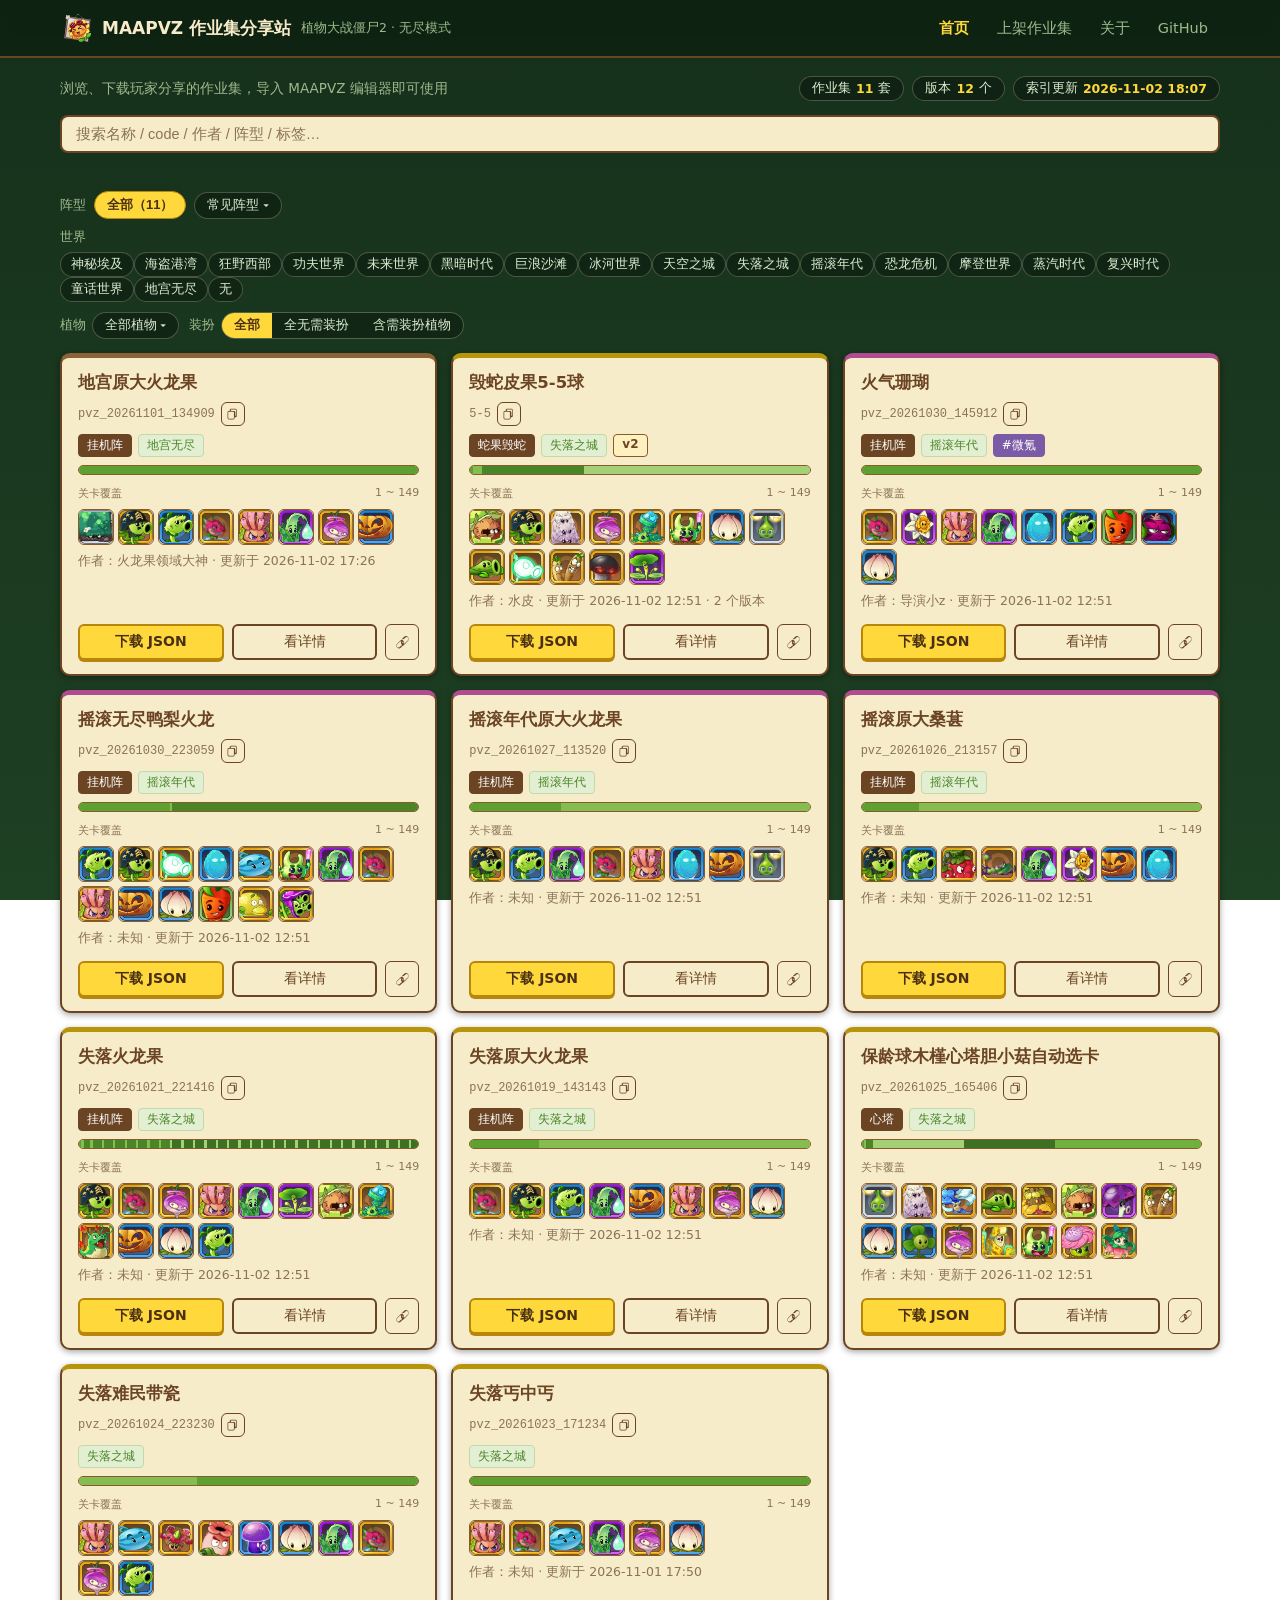
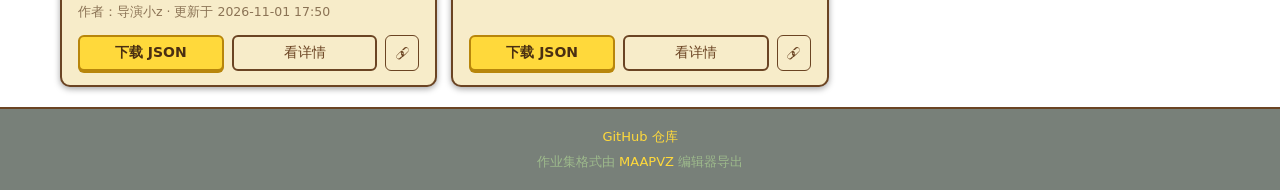
==== commit 40277b72: "fix:地宫无尽引索不到的bug" ====
--- a/index.html
+++ b/index.html
@@ -399,17 +399,23 @@
   }
 
   // —— 筛选（分组 / 世界 / 植物 / 装扮；标签只展示不过滤） ——
+  // 「地宫无尽」= 现在的叫法；旧作业集里写的是「地宫世界」，两者视为同一个世界
+  function normWorld(s) {
+    return String(s == null ? "" : s).replace(/地宫世界/g, "地宫无尽");
+  }
+
   function passFilters(j) {
     // 分组：目录名就是分组，单选
     if (fGroup && String(j.group) !== fGroup) return false;
     // 世界：选了才过滤；「无」命中 worlds 为空的作业集
     var ws = Object.keys(fWorlds);
     if (ws.length) {
-      var jw = Array.isArray(j.worlds) ? j.worlds : [];
+      var jw = Array.isArray(j.worlds) ? j.worlds.map(normWorld) : [];
       var hit = ws.some(function (w) {
         if (w === "__none__") return jw.length === 0;
+        var key = normWorld(w);
         return jw.some(function (jw1) {
-          return jw1 === w || jw1.indexOf(w) !== -1 || w.indexOf(jw1) !== -1;
+          return jw1 === key || jw1.indexOf(key) !== -1 || key.indexOf(jw1) !== -1;
         });
       });
       if (!hit) return false;
@@ -519,11 +525,12 @@
   }
 
   function setupFilters() {
-    // 世界 chips：固定 17 世界（官方全名）+ 末尾「无」（命中未标世界的作业集），点击多选。
-    // 匹配做包含兼容：作业集存简称「失落」能命中 chip「失落之城」，反之亦然。
+    // 世界 chips：固定世界名 + 末尾「无」（命中未标世界的作业集），点击多选。
+    // 匹配做包含兼容：作业集存简称「失落」能命中 chip「失落之城」，反之亦然；
+    // 「地宫无尽」与旧数据里的「地宫世界」视为同一个（见 normWorld）。
     var WORLDS = ["神秘埃及","海盗港湾","狂野西部","功夫世界","未来世界","黑暗时代",
                   "巨浪沙滩","冰河世界","天空之城","失落之城","摇滚年代","恐龙危机",
-                  "摩登世界","蒸汽时代","复兴时代","童话世界","地宫世界"];
+                  "摩登世界","蒸汽时代","复兴时代","童话世界","地宫无尽"];
     var box = document.getElementById("f-worlds");
     var chips = document.getElementById("world-chips");
     WORLDS.concat(["无"]).forEach(function (w) {
